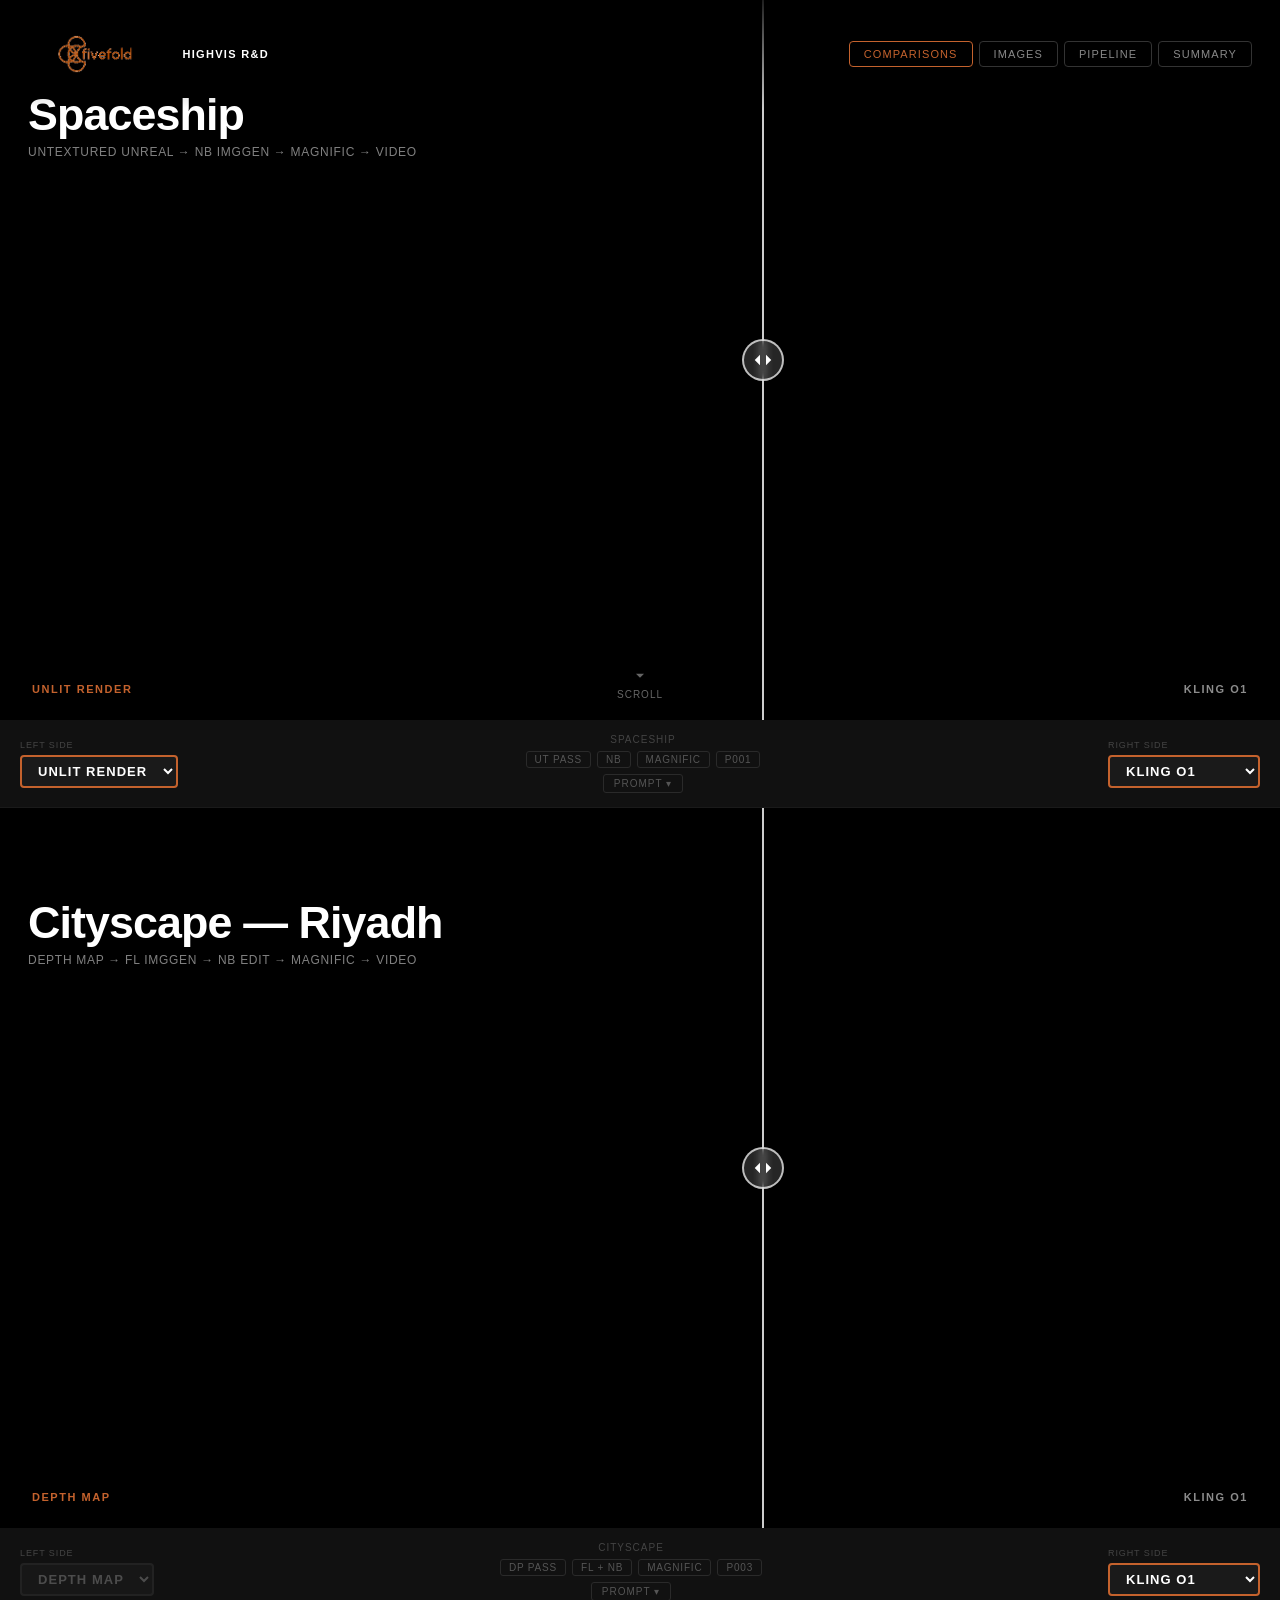
==== index.html @ d5acc7ed "Add Cityscape Luma + Wan videos, fix mobile autoplay - Add CITYSCAPE_DP_FL_LM_P003_v01 (Luma Modify," ====
<!DOCTYPE html>
<html lang="en">
<head>
<meta charset="UTF-8">
<meta name="viewport" content="width=device-width, initial-scale=1.0">
<title>HighVis R&D — Fivefold</title>
<style>
* { box-sizing: border-box; margin: 0; padding: 0; }
:root { --orange: #c4622d; }

body {
  background: #0a0a0a; color: #e0e0e0;
  font-family: -apple-system, BlinkMacSystemFont, "Segoe UI", sans-serif;
  overflow-x: hidden;
}

/* ── Nav ── */
nav {
  position: fixed; top: 0; left: 0; right: 0; z-index: 200;
  display: flex; align-items: center; justify-content: space-between;
  padding: 14px 28px;
  background: linear-gradient(to bottom, rgba(0,0,0,0.85) 0%, transparent 100%);
}
.nav-brand { display: flex; align-items: center; gap: 12px; }
.nav-brand img { height: 80px; }
.nav-brand span { font-size: 11px; font-weight: 600; letter-spacing: 0.12em; text-transform: uppercase; color: #fff; }
.nav-links { display: flex; gap: 6px; }
.nav-link {
  font-size: 11px; text-transform: uppercase; letter-spacing: 0.1em;
  color: #888; text-decoration: none; padding: 6px 14px;
  border: 1px solid #333; border-radius: 4px; transition: all 0.15s;
}
.nav-link:hover { color: #fff; border-color: #555; }
.nav-link.active { color: var(--orange); border-color: var(--orange); }

/* ── Video wrap ── */
.vc-section { position: relative; width: 100%; }
.vc-wrap {
  position: relative; width: 100%; aspect-ratio: 16/9;
  overflow: hidden; cursor: col-resize;
  background: #000; user-select: none; -webkit-user-select: none;
}
.vc-right, .vc-left {
  position: absolute; inset: 0; width: 100%; height: 100%;
  object-fit: cover; display: block; pointer-events: none;
}
.vc-left { clip-path: inset(0 50% 0 0); z-index: 1; }

.vc-divider {
  position: absolute; top: 0; bottom: 0; left: 50%;
  width: 2px; background: rgba(255,255,255,0.8);
  transform: translateX(-50%); pointer-events: none; z-index: 3;
}
.vc-handle {
  position: absolute; top: 50%; left: 50%;
  transform: translate(-50%, -50%);
  width: 42px; height: 42px; border-radius: 50%;
  background: rgba(255,255,255,0.15); backdrop-filter: blur(4px);
  border: 2px solid rgba(255,255,255,0.7);
  display: flex; align-items: center; justify-content: center;
  pointer-events: none; z-index: 3;
}
.vc-handle svg { width: 18px; height: 18px; fill: #fff; }

.vc-label-zone { position: absolute; inset: 0; pointer-events: none; z-index: 2; }
.vc-label {
  position: absolute; bottom: 20px;
  font-size: 11px; font-weight: 700; letter-spacing: 0.14em;
  text-transform: uppercase; background: rgba(0,0,0,0.55);
  backdrop-filter: blur(4px); padding: 5px 12px; border-radius: 3px;
  transition: color 0.2s; white-space: nowrap;
}
.vc-label-left  { left: 20px; }
.vc-label-right { right: 20px; }

/* ── Hero ── */
.hero-overlay {
  position: absolute; top: 0; left: 0; right: 0;
  padding: 90px 28px 0; pointer-events: none; z-index: 10;
}
.hero-overlay h1 {
  font-size: clamp(22px, 3.5vw, 48px); font-weight: 700; color: #fff;
  letter-spacing: -0.02em; line-height: 1.1;
  text-shadow: 0 2px 20px rgba(0,0,0,0.6);
}
.hero-overlay p {
  font-size: 12px; color: rgba(255,255,255,0.5);
  margin-top: 6px; letter-spacing: 0.06em; text-transform: uppercase;
}
.scroll-hint {
  position: absolute; bottom: 20px; left: 50%;
  transform: translateX(-50%);
  display: flex; flex-direction: column; align-items: center; gap: 6px;
  color: rgba(255,255,255,0.4); font-size: 10px;
  letter-spacing: 0.1em; text-transform: uppercase;
  pointer-events: none; animation: bounce 2s ease-in-out infinite;
}
.scroll-hint svg { width: 16px; height: 16px; fill: currentColor; }
@keyframes bounce {
  0%, 100% { transform: translateX(-50%) translateY(0); }
  50%       { transform: translateX(-50%) translateY(6px); }
}

/* ── Info bar — 3-column: left select | center info | right select ── */
.vc-info {
  display: grid;
  grid-template-columns: auto 1fr auto;
  align-items: center;
  gap: 16px;
  padding: 14px 20px;
  background: #111; border-bottom: 1px solid #1a1a1a;
}
.vc-info-center {
  display: flex; flex-direction: column; align-items: center; gap: 6px; text-align: center;
}
.vc-scene { font-size: 10px; color: #444; text-transform: uppercase; letter-spacing: 0.1em; }
.vc-subtitle { font-size: 11px; color: #444; letter-spacing: 0.03em; }
.vc-tags { display: flex; gap: 6px; flex-wrap: wrap; justify-content: center; }
.vc-tag {
  font-size: 10px; padding: 2px 8px; border-radius: 3px;
  border: 1px solid #2a2a2a; color: #555;
  text-transform: uppercase; letter-spacing: 0.08em;
}
.prompt-btn {
  background: none; border: 1px solid #2a2a2a; color: #555;
  font-family: inherit; font-size: 10px; text-transform: uppercase;
  letter-spacing: 0.1em; padding: 3px 10px; border-radius: 3px;
  cursor: pointer; transition: all 0.15s;
}
.prompt-btn:hover { color: #ccc; border-color: #555; }
.prompt-btn.open  { color: var(--orange); border-color: var(--orange); }

/* ── Select groups ── */
.select-group { display: flex; flex-direction: column; gap: 5px; }
.select-label { font-size: 9px; text-transform: uppercase; letter-spacing: 0.1em; color: #444; }
.model-select {
  background: #1a1a1a; border: 2px solid var(--orange);
  color: #fff; font-size: 13px; font-weight: 600;
  text-transform: uppercase; letter-spacing: 0.08em;
  padding: 6px 12px; border-radius: 4px; cursor: pointer;
  outline: none; font-family: inherit;
}
.model-select:hover { background: #222; }
.model-select option { background: #1a1a1a; color: #fff; }
.model-select.single { border-color: #2a2a2a; color: #666; pointer-events: none; }

/* ── Prompt panel ── */
.prompt-panel {
  display: none; background: #0d0d0d;
  border-bottom: 1px solid #1a1a1a;
  padding: 20px 24px;
}
.prompt-panel.open { display: block; }
.prompt-block { margin-bottom: 20px; }
.prompt-block:last-child { margin-bottom: 0; }
.prompt-block h4 {
  font-size: 10px; text-transform: uppercase; letter-spacing: 0.12em;
  color: var(--orange); margin-bottom: 10px;
}
.prompt-block pre {
  font-family: "SFMono-Regular", Consolas, monospace;
  font-size: 11px; line-height: 1.7; color: #666;
  white-space: pre-wrap; word-break: break-word;
}

/* ── Mobile ── */
@media (max-width: 640px) {
  nav { padding: 10px 14px; }
  .nav-brand img { height: 44px; }
  .nav-brand span { display: none; }
  .nav-link { padding: 5px 10px; font-size: 10px; letter-spacing: 0.06em; }

  .vc-info {
    grid-template-columns: 1fr;
    grid-template-rows: auto auto auto;
    padding: 12px 14px; gap: 12px;
  }
  .vc-info-center { align-items: flex-start; text-align: left; }
  .vc-tags { justify-content: flex-start; }
  .model-select { font-size: 11px; padding: 5px 10px; }
  .vc-label { font-size: 9px; padding: 3px 8px; bottom: 10px; }
  .vc-label-left  { left: 10px; }
  .vc-label-right { right: 10px; }
  .vc-handle { width: 48px; height: 48px; }
  .hero-overlay { padding: 60px 16px 0; }
  .prompt-panel { padding: 14px 16px; }
}
</style>
</head>
<body>

<nav>
  <div class="nav-brand">
    <img src="assets/fivefold-logo-transparent.png" alt="Fivefold">
    <span>HighVis R&D</span>
  </div>
  <div class="nav-links">
    <a href="index.html" class="nav-link active">Comparisons</a>
    <a href="images.html" class="nav-link">Images</a>
    <a href="pipeline.html" class="nav-link">Pipeline</a>
    <a href="writeup.html" class="nav-link">Summary</a>
  </div>
</nav>

<div id="sections"></div>

<script>
const SCENES = [
  {
    key:      "SPACESHIP",
    title:    "Spaceship",
    subtitle: "Untextured Unreal → NB imggen → Magnific → Video",
    tags:     ["UT Pass", "NB", "Magnific", "P001"],
    left: [
      { label: "Unlit Render", src: "scenes/SPACESHIP/unlit.mp4" },
      { label: "Lit Render",   src: "scenes/SPACESHIP/lit.mp4"   },
    ],
    right: [
      { label: "Kling o1",    src: "scenes/SPACESHIP/tests/SPACESHIP_UT_NB_KL_P001_v01/video_output.mp4" },
      { label: "Luma Modify", src: "scenes/SPACESHIP/tests/SPACESHIP_UT_NB_LM_P001_v01/video_output.mp4" },
      { label: "Wan 2.7",     src: "scenes/SPACESHIP/tests/SPACESHIP_UT_NB_WN_P001_v01/video_output.mp4" },
    ],
    prompts: [
      { label: "P001 — Image Gen", file: "prompts/P001.md" },
      { label: "P002 — Video Gen", file: "prompts/P002.md" },
    ],
    showScrollHint: true,
  },
  {
    key:      "CITYSCAPE",
    title:    "Cityscape — Riyadh",
    subtitle: "Depth Map → FL imggen → NB edit → Magnific → Video",
    tags:     ["DP Pass", "FL + NB", "Magnific", "P003"],
    left: [
      { label: "Depth Map", src: "scenes/CITYSCAPE/depth.mp4" },
    ],
    right: [
      { label: "Kling o1",    src: "scenes/CITYSCAPE/tests/CITYSCAPE_DP_FL_KL_P003_v01/video_output.mp4" },
      { label: "Luma Modify", src: "scenes/CITYSCAPE/tests/CITYSCAPE_DP_FL_LM_P003_v01/video_output.mp4" },
      { label: "Wan 2.7",     src: "scenes/CITYSCAPE/tests/CITYSCAPE_DP_FL_WN_P003_v01/video_output.mp4" },
    ],
    prompts: [
      { label: "P003 — Image Gen", file: "prompts/P003.md" },
      { label: "P006 — Video Gen", file: "prompts/P006.md" },
    ],
    showScrollHint: false,
  },
];

const container = document.getElementById("sections");
SCENES.forEach((cfg, idx) => buildScene(cfg, idx, container));

// iOS Safari autoplay unlock — first touch plays all videos
document.addEventListener("touchstart", function unlock() {
  document.querySelectorAll("video").forEach(v => v.play().catch(() => {}));
  document.removeEventListener("touchstart", unlock);
}, { once: true });

function buildScene(cfg, idx, container) {
  const leftOpts  = cfg.left.map((o, i)  => `<option value="${i}">${o.label}</option>`).join("");
  const rightOpts = cfg.right.map((o, i) => `<option value="${i}">${o.label}</option>`).join("");
  const leftSingle  = cfg.left.length  === 1;
  const rightSingle = cfg.right.length === 1;

  const section = document.createElement("div");
  section.className = "vc-section";
  section.id = `scene-${cfg.key}`;

  section.innerHTML = `
    <div class="vc-wrap" id="vc-${idx}">
      <video class="vc-right" id="vr-${idx}" src="${cfg.right[0].src}" autoplay muted loop playsinline></video>
      <video class="vc-left"  id="vl-${idx}" src="${cfg.left[0].src}"  autoplay muted loop playsinline></video>
      <div class="vc-divider" id="vd-${idx}"></div>
      <div class="vc-handle"  id="vh-${idx}">
        <svg viewBox="0 0 24 24"><path d="M8 5l-7 7 7 7V5zm8 0v14l7-7-7-7z"/></svg>
      </div>
      <div class="vc-label-zone" id="ll-${idx}">
        <span class="vc-label vc-label-left" id="lbl-l-${idx}">${cfg.left[0].label}</span>
      </div>
      <div class="vc-label-zone" id="lr-${idx}">
        <span class="vc-label vc-label-right" id="lbl-r-${idx}">${cfg.right[0].label}</span>
      </div>
      <div class="hero-overlay">
        <h1>${cfg.title}</h1>
        <p>${cfg.subtitle}</p>
      </div>
      ${cfg.showScrollHint ? `
      <div class="scroll-hint">
        <svg viewBox="0 0 24 24"><path d="M12 16l-6-6h12z"/></svg>
        scroll
      </div>` : ""}
    </div>

    <div class="vc-info">
      <!-- Left dropdown -->
      <div class="select-group">
        <span class="select-label">Left side</span>
        <select id="sel-l-${idx}" class="model-select${leftSingle ? " single" : ""}"
                ${leftSingle ? "disabled" : ""}>${leftOpts}</select>
      </div>

      <!-- Center: scene info + prompt toggle -->
      <div class="vc-info-center">
        <span class="vc-scene">${cfg.key}</span>
        <div class="vc-tags">
          ${cfg.tags.map(t => `<span class="vc-tag">${t}</span>`).join("")}
        </div>
        <button class="prompt-btn" id="pbtn-${idx}">Prompt ▾</button>
      </div>

      <!-- Right dropdown -->
      <div class="select-group">
        <span class="select-label">Right side</span>
        <select id="sel-r-${idx}" class="model-select${rightSingle ? " single" : ""}"
                ${rightSingle ? "disabled" : ""}>${rightOpts}</select>
      </div>
    </div>

    <!-- Prompt panel -->
    <div class="prompt-panel" id="ppanel-${idx}">
      <p style="font-size:11px;color:#555;font-style:italic">Loading prompts...</p>
    </div>
  `;

  container.appendChild(section);
  initSlider(idx, cfg);
  initPromptToggle(idx, cfg);
}

// ── Prompt toggle ─────────────────────────────────────────────────────────
function initPromptToggle(idx, cfg) {
  const btn   = document.getElementById(`pbtn-${idx}`);
  const panel = document.getElementById(`ppanel-${idx}`);
  let loaded  = false;

  btn.addEventListener("click", async () => {
    const isOpen = panel.classList.toggle("open");
    btn.classList.toggle("open", isOpen);
    btn.textContent = isOpen ? "Prompt ▴" : "Prompt ▾";

    if (isOpen && !loaded) {
      loaded = true;
      const blocks = await Promise.all(cfg.prompts.map(async p => {
        try {
          const r = await fetch(p.file);
          const text = await r.text();
          const m = text.match(/```\n([\s\S]*?)```/);
          const content = m ? m[1].trim() : text.trim();
          return `<div class="prompt-block"><h4>${p.label}</h4><pre>${escHtml(content)}</pre></div>`;
        } catch {
          return `<div class="prompt-block"><h4>${p.label}</h4><pre style="color:#444">Not found</pre></div>`;
        }
      }));
      panel.innerHTML = blocks.join("");
    }
  });
}

function escHtml(s) {
  return s.replace(/&/g,"&amp;").replace(/</g,"&lt;").replace(/>/g,"&gt;");
}

// ── Slider + sync ─────────────────────────────────────────────────────────
function initSlider(idx, cfg) {
  const wrap     = document.getElementById(`vc-${idx}`);
  const leftVid  = document.getElementById(`vl-${idx}`);
  const rightVid = document.getElementById(`vr-${idx}`);
  const divider  = document.getElementById(`vd-${idx}`);
  const handle   = document.getElementById(`vh-${idx}`);
  const zoneLeft  = document.getElementById(`ll-${idx}`);
  const zoneRight = document.getElementById(`lr-${idx}`);
  const lblLeft   = document.getElementById(`lbl-l-${idx}`);
  const lblRight  = document.getElementById(`lbl-r-${idx}`);
  const selLeft   = document.getElementById(`sel-l-${idx}`);
  const selRight  = document.getElementById(`sel-r-${idx}`);

  const ORANGE = "var(--orange)", DIM = "rgba(255,255,255,0.55)";

  function swapVideo(vid, src, cb) {
    vid.src = src; vid.load();
    vid.addEventListener("canplay", function once() {
      vid.removeEventListener("canplay", once); cb();
    });
  }

  selLeft && selLeft.addEventListener("change", function () {
    const opt = cfg.left[+this.value];
    lblLeft.textContent = opt.label;
    swapVideo(leftVid, opt.src, () => {
      leftVid.currentTime = rightVid.currentTime;
      leftVid.play().catch(() => {});
    });
  });

  selRight && selRight.addEventListener("change", function () {
    const opt = cfg.right[+this.value];
    lblRight.textContent = opt.label;
    swapVideo(rightVid, opt.src, () => {
      rightVid.currentTime = 0; leftVid.currentTime = 0;
      rightVid.play().catch(() => {}); leftVid.play().catch(() => {});
    });
  });

  function syncVideos() {
    const drift = rightVid.currentTime - leftVid.currentTime;
    if (Math.abs(drift) > 0.5) {
      leftVid.currentTime = rightVid.currentTime; leftVid.playbackRate = 1.0;
    } else if (drift > 0.042) { leftVid.playbackRate = 1.03; }
    else if (drift < -0.042)  { leftVid.playbackRate = 0.97; }
    else                      { leftVid.playbackRate = 1.0; }
  }

  let pos = 50, dragging = false;
  let autoActive = true, autoResumeTimer = null;
  let autoPos = 50, autoDir = 1, autoPause = 0;

  function applyPos(p) {
    pos = Math.max(0, Math.min(100, p));
    const clipL = `inset(0 ${(100 - pos).toFixed(2)}% 0 0)`;
    const clipR = `inset(0 0 0 ${pos.toFixed(2)}%)`;
    leftVid.style.clipPath      = clipL;
    zoneLeft.style.clipPath     = clipL;
    zoneRight.style.clipPath    = clipR;
    lblLeft.style.color  = pos >= 50 ? ORANGE : DIM;
    lblRight.style.color = pos <  50 ? ORANGE : DIM;
    divider.style.left = pos + "%";
    handle.style.left  = pos + "%";
  }

  function tick() {
    syncVideos();
    if (autoActive && !dragging) {
      if (autoPause > 0) { autoPause--; }
      else {
        autoPos += autoDir * 0.12;
        if (autoPos >= 80) { autoDir = -1; autoPause = 90; }
        if (autoPos <= 20) { autoDir =  1; autoPause = 90; }
        applyPos(autoPos);
      }
    }
    requestAnimationFrame(tick);
  }
  tick();

  // Kick off play immediately (belt + braces for mobile)
  [leftVid, rightVid].forEach(v => v.play().catch(() => {}));

  function getPct(e) {
    const r = wrap.getBoundingClientRect();
    return ((e.touches ? e.touches[0].clientX : e.clientX) - r.left) / r.width * 100;
  }
  function startDrag(e) { dragging = true; autoActive = false; clearTimeout(autoResumeTimer); applyPos(getPct(e)); }
  function doDrag(e)     { if (dragging) applyPos(getPct(e)); }
  function stopDrag()    {
    if (!dragging) return; dragging = false;
    autoResumeTimer = setTimeout(() => { autoPos = pos; autoActive = true; }, 3000);
  }

  wrap.addEventListener("mousedown",  startDrag);
  wrap.addEventListener("touchstart", startDrag, { passive: true });
  window.addEventListener("mousemove", doDrag);
  window.addEventListener("touchmove", doDrag, { passive: true });
  window.addEventListener("mouseup",  stopDrag);
  window.addEventListener("touchend", stopDrag);

  new IntersectionObserver((entries) => {
    entries.forEach(e => {
      [leftVid, rightVid].forEach(v => e.isIntersecting ? v.play().catch(()=>{}) : v.pause());
    });
  }, { threshold: 0.1 }).observe(wrap);

  applyPos(50);
}
</script>
</body>
</html>
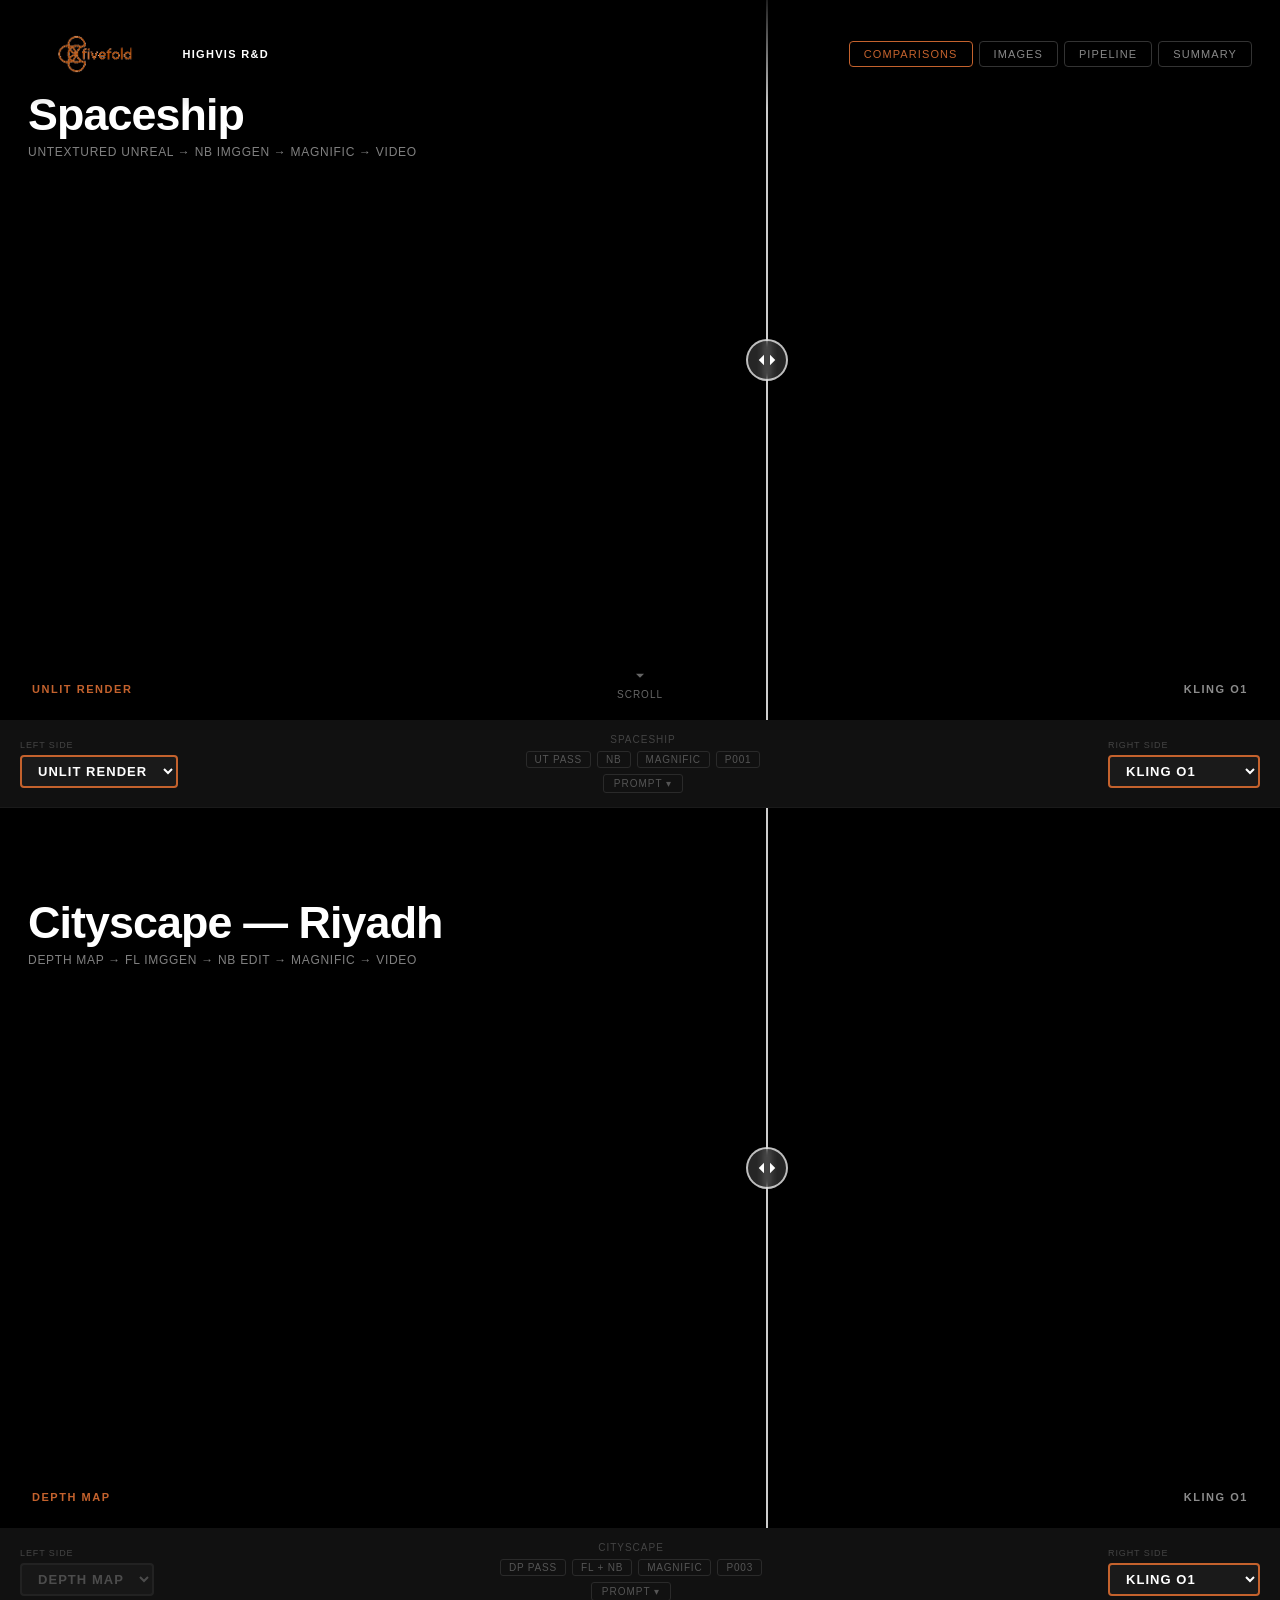
==== commit 6cbd772f: "Hide hero overlay on mobile — title was covering the video On small screens the scene title/subtitle" ====
--- a/index.html
+++ b/index.html
@@ -182,7 +182,7 @@
   .vc-label-left  { left: 10px; }
   .vc-label-right { right: 10px; }
   .vc-handle { width: 48px; height: 48px; }
-  .hero-overlay { padding: 60px 16px 0; }
+  .hero-overlay { display: none; }
   .prompt-panel { padding: 14px 16px; }
 }
 </style>
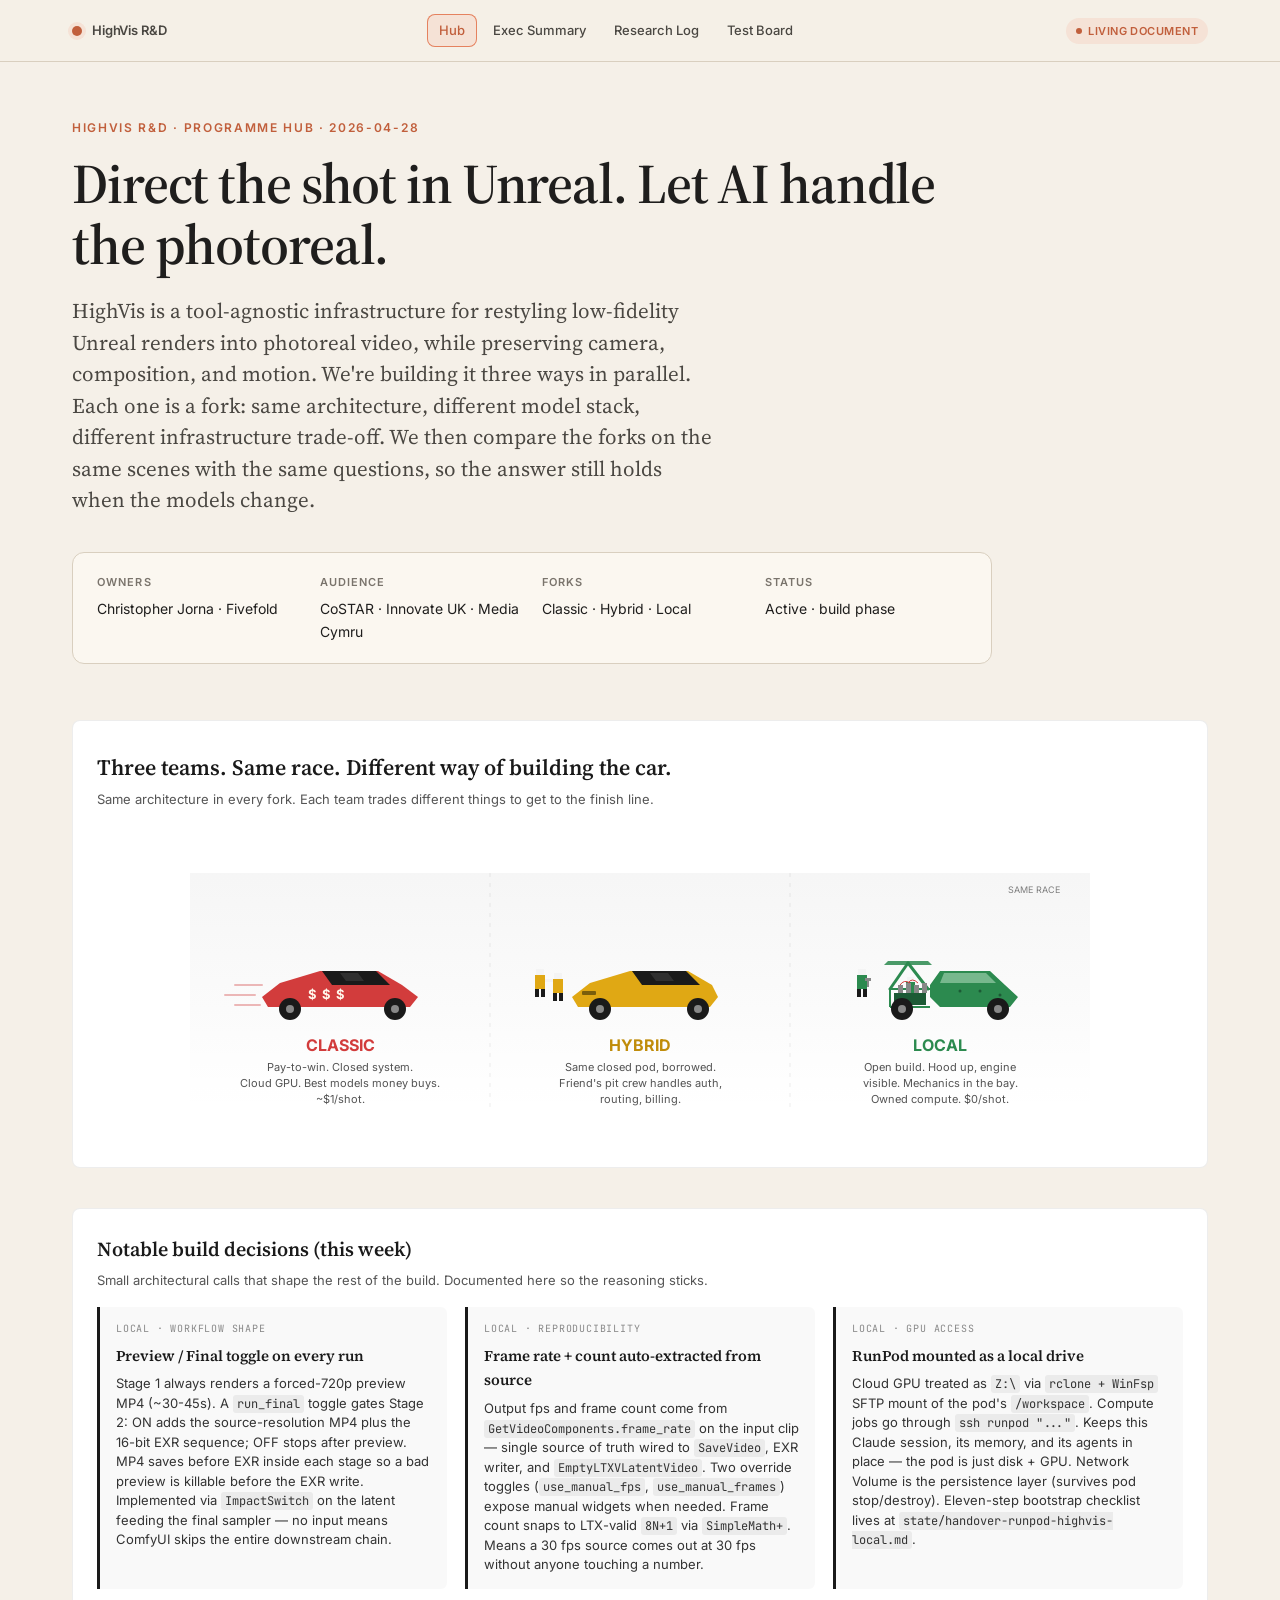
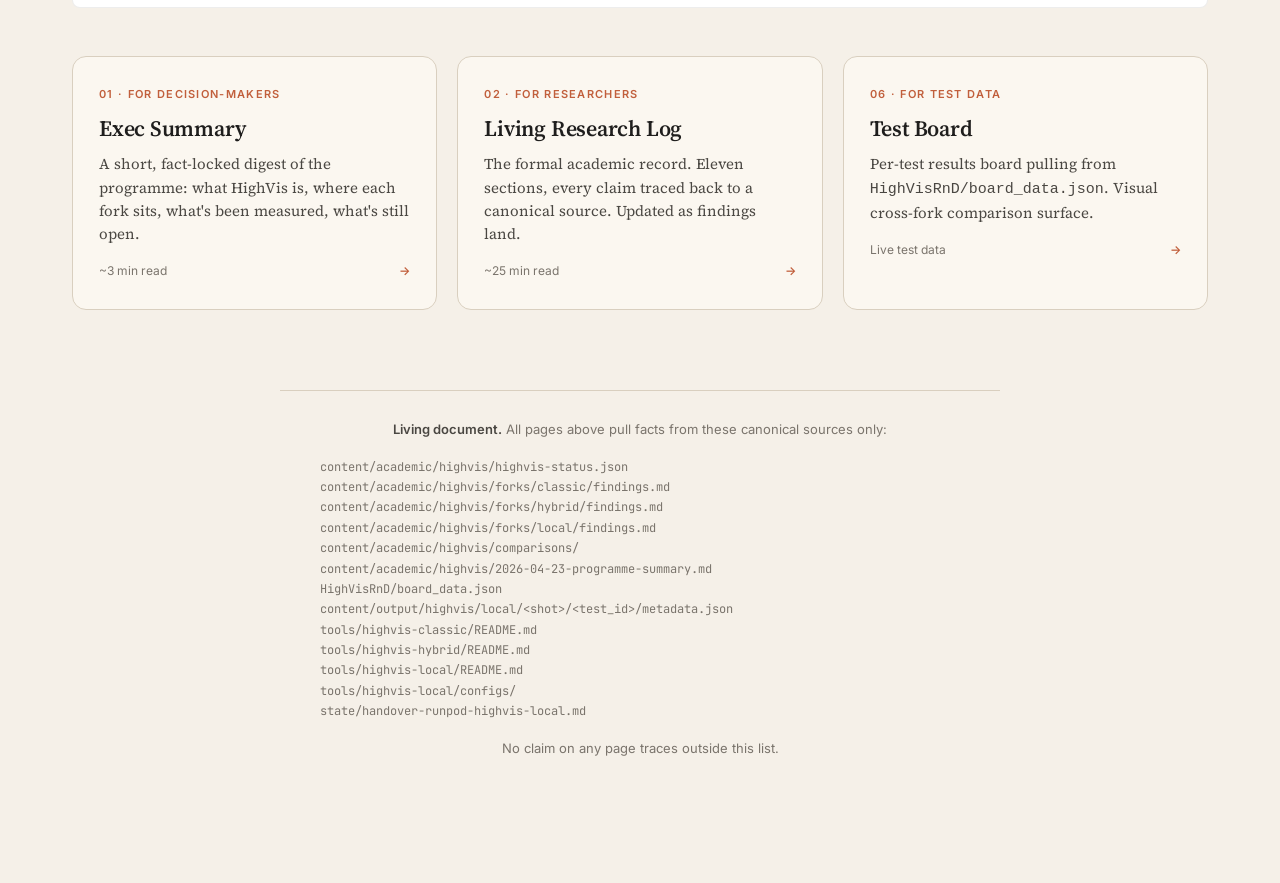
==== commit d1067b44: "Hub: serve new highvis.html as site root (index.html)" ====
--- a/index.html
+++ b/index.html
@@ -3,474 +3,279 @@
 <head>
 <meta charset="UTF-8">
 <meta name="viewport" content="width=device-width, initial-scale=1.0">
-<title>HighVis R&D — Fivefold</title>
+<title>HighVis R&amp;D — Programme Hub</title>
+<link rel="preconnect" href="https://fonts.googleapis.com">
+<link rel="preconnect" href="https://fonts.gstatic.com" crossorigin>
+<link href="https://fonts.googleapis.com/css2?family=Source+Serif+4:opsz,wght@8..60,400;8..60,500;8..60,600;8..60,700&family=Inter:wght@400;500;600&family=JetBrains+Mono:wght@400;500&display=swap" rel="stylesheet">
+<link rel="stylesheet" href="highvis-shared.css">
 <style>
-* { box-sizing: border-box; margin: 0; padding: 0; }
-:root { --orange: #c4622d; }
-
-body {
-  background: #0a0a0a; color: #e0e0e0;
-  font-family: -apple-system, BlinkMacSystemFont, "Segoe UI", sans-serif;
-  overflow-x: hidden;
-}
-
-/* ── Nav ── */
-nav {
-  position: fixed; top: 0; left: 0; right: 0; z-index: 200;
-  display: flex; align-items: center; justify-content: space-between;
-  padding: 14px 28px;
-  background: linear-gradient(to bottom, rgba(0,0,0,0.85) 0%, transparent 100%);
-}
-.nav-brand { display: flex; align-items: center; gap: 12px; }
-.nav-brand img { height: 80px; }
-.nav-brand span { font-size: 11px; font-weight: 600; letter-spacing: 0.12em; text-transform: uppercase; color: #fff; }
-.nav-links { display: flex; gap: 6px; }
-.nav-link {
-  font-size: 11px; text-transform: uppercase; letter-spacing: 0.1em;
-  color: #888; text-decoration: none; padding: 6px 14px;
-  border: 1px solid #333; border-radius: 4px; transition: all 0.15s;
-}
-.nav-link:hover { color: #fff; border-color: #555; }
-.nav-link.active { color: var(--orange); border-color: var(--orange); }
-
-/* ── Video wrap ── */
-.vc-section { position: relative; width: 100%; }
-.vc-wrap {
-  position: relative; width: 100%; aspect-ratio: 16/9;
-  overflow: hidden; cursor: col-resize;
-  background: #000; user-select: none; -webkit-user-select: none;
-}
-.vc-right, .vc-left {
-  position: absolute; inset: 0; width: 100%; height: 100%;
-  object-fit: cover; display: block; pointer-events: none;
-}
-.vc-left { clip-path: inset(0 50% 0 0); z-index: 1; }
-
-.vc-divider {
-  position: absolute; top: 0; bottom: 0; left: 50%;
-  width: 2px; background: rgba(255,255,255,0.8);
-  transform: translateX(-50%); pointer-events: none; z-index: 3;
-}
-.vc-handle {
-  position: absolute; top: 50%; left: 50%;
-  transform: translate(-50%, -50%);
-  width: 42px; height: 42px; border-radius: 50%;
-  background: rgba(255,255,255,0.15); backdrop-filter: blur(4px);
-  border: 2px solid rgba(255,255,255,0.7);
-  display: flex; align-items: center; justify-content: center;
-  pointer-events: none; z-index: 3;
-}
-.vc-handle svg { width: 18px; height: 18px; fill: #fff; }
-
-.vc-label-zone { position: absolute; inset: 0; pointer-events: none; z-index: 2; }
-.vc-label {
-  position: absolute; bottom: 20px;
-  font-size: 11px; font-weight: 700; letter-spacing: 0.14em;
-  text-transform: uppercase; background: rgba(0,0,0,0.55);
-  backdrop-filter: blur(4px); padding: 5px 12px; border-radius: 3px;
-  transition: color 0.2s; white-space: nowrap;
-}
-.vc-label-left  { left: 20px; }
-.vc-label-right { right: 20px; }
-
-/* ── Hero ── */
-.hero-overlay {
-  position: absolute; top: 0; left: 0; right: 0;
-  padding: 90px 28px 0; pointer-events: none; z-index: 10;
-}
-.hero-overlay h1 {
-  font-size: clamp(22px, 3.5vw, 48px); font-weight: 700; color: #fff;
-  letter-spacing: -0.02em; line-height: 1.1;
-  text-shadow: 0 2px 20px rgba(0,0,0,0.6);
-}
-.hero-overlay p {
-  font-size: 12px; color: rgba(255,255,255,0.5);
-  margin-top: 6px; letter-spacing: 0.06em; text-transform: uppercase;
-}
-.scroll-hint {
-  position: absolute; bottom: 20px; left: 50%;
-  transform: translateX(-50%);
-  display: flex; flex-direction: column; align-items: center; gap: 6px;
-  color: rgba(255,255,255,0.4); font-size: 10px;
-  letter-spacing: 0.1em; text-transform: uppercase;
-  pointer-events: none; animation: bounce 2s ease-in-out infinite;
-}
-.scroll-hint svg { width: 16px; height: 16px; fill: currentColor; }
-@keyframes bounce {
-  0%, 100% { transform: translateX(-50%) translateY(0); }
-  50%       { transform: translateX(-50%) translateY(6px); }
-}
-
-/* ── Info bar — 3-column: left select | center info | right select ── */
-.vc-info {
-  display: grid;
-  grid-template-columns: auto 1fr auto;
-  align-items: center;
-  gap: 16px;
-  padding: 14px 20px;
-  background: #111; border-bottom: 1px solid #1a1a1a;
-}
-.vc-info-center {
-  display: flex; flex-direction: column; align-items: center; gap: 6px; text-align: center;
-}
-.vc-scene { font-size: 10px; color: #444; text-transform: uppercase; letter-spacing: 0.1em; }
-.vc-subtitle { font-size: 11px; color: #444; letter-spacing: 0.03em; }
-.vc-tags { display: flex; gap: 6px; flex-wrap: wrap; justify-content: center; }
-.vc-tag {
-  font-size: 10px; padding: 2px 8px; border-radius: 3px;
-  border: 1px solid #2a2a2a; color: #555;
-  text-transform: uppercase; letter-spacing: 0.08em;
-}
-.prompt-btn {
-  background: none; border: 1px solid #2a2a2a; color: #555;
-  font-family: inherit; font-size: 10px; text-transform: uppercase;
-  letter-spacing: 0.1em; padding: 3px 10px; border-radius: 3px;
-  cursor: pointer; transition: all 0.15s;
-}
-.prompt-btn:hover { color: #ccc; border-color: #555; }
-.prompt-btn.open  { color: var(--orange); border-color: var(--orange); }
-
-/* ── Select groups ── */
-.select-group { display: flex; flex-direction: column; gap: 5px; }
-.select-label { font-size: 9px; text-transform: uppercase; letter-spacing: 0.1em; color: #444; }
-.model-select {
-  background: #1a1a1a; border: 2px solid var(--orange);
-  color: #fff; font-size: 13px; font-weight: 600;
-  text-transform: uppercase; letter-spacing: 0.08em;
-  padding: 6px 12px; border-radius: 4px; cursor: pointer;
-  outline: none; font-family: inherit;
-}
-.model-select:hover { background: #222; }
-.model-select option { background: #1a1a1a; color: #fff; }
-.model-select.single { border-color: #2a2a2a; color: #666; pointer-events: none; }
-
-/* ── Prompt panel ── */
-.prompt-panel {
-  display: none; background: #0d0d0d;
-  border-bottom: 1px solid #1a1a1a;
-  padding: 20px 24px;
-}
-.prompt-panel.open { display: block; }
-.prompt-block { margin-bottom: 20px; }
-.prompt-block:last-child { margin-bottom: 0; }
-.prompt-block h4 {
-  font-size: 10px; text-transform: uppercase; letter-spacing: 0.12em;
-  color: var(--orange); margin-bottom: 10px;
-}
-.prompt-block pre {
-  font-family: "SFMono-Regular", Consolas, monospace;
-  font-size: 11px; line-height: 1.7; color: #666;
-  white-space: pre-wrap; word-break: break-word;
-}
-
-/* ── Mobile ── */
-@media (max-width: 640px) {
-  nav { padding: 10px 14px; }
-  .nav-brand img { height: 44px; }
-  .nav-brand span { display: none; }
-  .nav-link { padding: 5px 10px; font-size: 10px; letter-spacing: 0.06em; }
-
-  .vc-info {
-    grid-template-columns: 1fr;
-    grid-template-rows: auto auto auto;
-    padding: 12px 14px; gap: 12px;
-  }
-  .vc-info-center { align-items: flex-start; text-align: left; }
-  .vc-tags { justify-content: flex-start; }
-  .model-select { font-size: 11px; padding: 5px 10px; }
-  .vc-label { font-size: 9px; padding: 3px 8px; bottom: 10px; }
-  .vc-label-left  { left: 10px; }
-  .vc-label-right { right: 10px; }
-  .vc-handle { width: 48px; height: 48px; }
-  .hero-overlay { display: none; }
-  .prompt-panel { padding: 14px 16px; }
-}
+  .forks-track { margin: 32px 0 40px; padding: 28px 24px 24px; border: 1px solid rgba(26,26,26,0.08); border-radius: 8px; background: #fff; }
+  .forks-track-header { margin-bottom: 12px; }
+  .forks-track-title { font-family: 'Source Serif 4', serif; font-size: 22px; font-weight: 600; color: #1a1a1a; }
+  .forks-track-sub { font-family: 'Inter', sans-serif; font-size: 13px; color: #555; margin-top: 4px; }
+  .forks-track-svg { display: block; width: 100%; height: auto; max-width: 900px; margin: 8px auto 0; }
+  .decisions { margin: 8px 0 40px; padding: 24px 24px 18px; border: 1px solid rgba(26,26,26,0.08); border-radius: 8px; background: #fff; }
+  .decisions-title { font-family: 'Source Serif 4', serif; font-size: 20px; font-weight: 600; color: #1a1a1a; margin-bottom: 4px; }
+  .decisions-sub { font-family: 'Inter', sans-serif; font-size: 13px; color: #555; margin-bottom: 16px; }
+  .decisions-grid { display: grid; grid-template-columns: repeat(auto-fit, minmax(260px, 1fr)); gap: 18px; }
+  .decision { padding: 14px 16px; border-left: 3px solid #1a1a1a; background: rgba(26,26,26,0.025); border-radius: 0 6px 6px 0; }
+  .decision-tag { font-family: 'JetBrains Mono', monospace; font-size: 10px; letter-spacing: 0.08em; text-transform: uppercase; color: #888; margin-bottom: 6px; }
+  .decision-head { font-family: 'Source Serif 4', serif; font-size: 15px; font-weight: 600; color: #1a1a1a; margin-bottom: 6px; }
+  .decision-body { font-family: 'Inter', sans-serif; font-size: 13px; line-height: 1.5; color: #333; }
+  .decision-body code { font-family: 'JetBrains Mono', monospace; font-size: 12px; background: rgba(26,26,26,0.06); padding: 1px 4px; border-radius: 3px; }
 </style>
 </head>
-<body>
-
-<nav>
-  <div class="nav-brand">
-    <img src="assets/fivefold-logo-transparent.png" alt="Fivefold">
-    <span>HighVis R&D</span>
-  </div>
-  <div class="nav-links">
-    <a href="index.html" class="nav-link active">Comparisons</a>
-    <a href="images.html" class="nav-link">Images</a>
-    <a href="pipeline.html" class="nav-link">Pipeline</a>
-    <a href="writeup.html" class="nav-link">Summary</a>
-  </div>
-</nav>
-
-<div id="sections"></div>
-
-<script>
-const SCENES = [
-  {
-    key:      "SPACESHIP",
-    title:    "Spaceship",
-    subtitle: "Untextured Unreal → NB imggen → Magnific → Video",
-    tags:     ["UT Pass", "NB", "Magnific", "P001"],
-    left: [
-      { label: "Unlit Render", src: "scenes/SPACESHIP/unlit.mp4" },
-      { label: "Lit Render",   src: "scenes/SPACESHIP/lit.mp4"   },
-    ],
-    right: [
-      { label: "Kling o1",    src: "scenes/SPACESHIP/tests/SPACESHIP_UT_NB_KL_P001_v01/video_output.mp4" },
-      { label: "Luma Modify", src: "scenes/SPACESHIP/tests/SPACESHIP_UT_NB_LM_P001_v01/video_output.mp4" },
-      { label: "Wan 2.7",     src: "scenes/SPACESHIP/tests/SPACESHIP_UT_NB_WN_P001_v01/video_output.mp4" },
-    ],
-    prompts: [
-      { label: "P001 — Image Gen", file: "prompts/P001.md" },
-      { label: "P002 — Video Gen", file: "prompts/P002.md" },
-    ],
-    showScrollHint: true,
-  },
-  {
-    key:      "CITYSCAPE",
-    title:    "Cityscape — Riyadh",
-    subtitle: "Depth Map → FL imggen → NB edit → Magnific → Video",
-    tags:     ["DP Pass", "FL + NB", "Magnific", "P003"],
-    left: [
-      { label: "Depth Map", src: "scenes/CITYSCAPE/depth.mp4" },
-    ],
-    right: [
-      { label: "Kling o1",    src: "scenes/CITYSCAPE/tests/CITYSCAPE_DP_FL_KL_P003_v01/video_output.mp4" },
-      { label: "Luma Modify", src: "scenes/CITYSCAPE/tests/CITYSCAPE_DP_FL_LM_P003_v01/video_output.mp4" },
-      { label: "Wan 2.7",     src: "scenes/CITYSCAPE/tests/CITYSCAPE_DP_FL_WN_P003_v01/video_output.mp4" },
-    ],
-    prompts: [
-      { label: "P003 — Image Gen", file: "prompts/P003.md" },
-      { label: "P006 — Video Gen", file: "prompts/P006.md" },
-    ],
-    showScrollHint: false,
-  },
-];
-
-const container = document.getElementById("sections");
-SCENES.forEach((cfg, idx) => buildScene(cfg, idx, container));
-
-// iOS Safari autoplay unlock — first touch plays all videos
-document.addEventListener("touchstart", function unlock() {
-  document.querySelectorAll("video").forEach(v => v.play().catch(() => {}));
-  document.removeEventListener("touchstart", unlock);
-}, { once: true });
-
-function buildScene(cfg, idx, container) {
-  const leftOpts  = cfg.left.map((o, i)  => `<option value="${i}">${o.label}</option>`).join("");
-  const rightOpts = cfg.right.map((o, i) => `<option value="${i}">${o.label}</option>`).join("");
-  const leftSingle  = cfg.left.length  === 1;
-  const rightSingle = cfg.right.length === 1;
-
-  const section = document.createElement("div");
-  section.className = "vc-section";
-  section.id = `scene-${cfg.key}`;
-
-  section.innerHTML = `
-    <div class="vc-wrap" id="vc-${idx}">
-      <video class="vc-right" id="vr-${idx}" src="${cfg.right[0].src}" autoplay muted loop playsinline></video>
-      <video class="vc-left"  id="vl-${idx}" src="${cfg.left[0].src}"  autoplay muted loop playsinline></video>
-      <div class="vc-divider" id="vd-${idx}"></div>
-      <div class="vc-handle"  id="vh-${idx}">
-        <svg viewBox="0 0 24 24"><path d="M8 5l-7 7 7 7V5zm8 0v14l7-7-7-7z"/></svg>
+<body data-page="hub">
+
+<div class="layout layout--single">
+  <main>
+    <section class="hero hero--wide">
+      <div class="eyebrow">HighVis R&amp;D · Programme Hub · 2026-04-28</div>
+      <h1 class="title">Direct the shot in Unreal. Let AI handle the photoreal.</h1>
+      <p class="subtitle">HighVis is a tool-agnostic infrastructure for restyling low-fidelity Unreal renders into photoreal video, while preserving camera, composition, and motion. We're building it three ways in parallel. Each one is a fork: same architecture, different model stack, different infrastructure trade-off. We then compare the forks on the same scenes with the same questions, so the answer still holds when the models change.</p>
+      <div class="meta-grid">
+        <div class="meta-item"><div class="meta-label">Owners</div><div class="meta-value">Christopher Jorna · Fivefold</div></div>
+        <div class="meta-item"><div class="meta-label">Audience</div><div class="meta-value">CoSTAR · Innovate UK · Media Cymru</div></div>
+        <div class="meta-item"><div class="meta-label">Forks</div><div class="meta-value">Classic · Hybrid · Local</div></div>
+        <div class="meta-item"><div class="meta-label">Status</div><div class="meta-value">Active · build phase</div></div>
       </div>
-      <div class="vc-label-zone" id="ll-${idx}">
-        <span class="vc-label vc-label-left" id="lbl-l-${idx}">${cfg.left[0].label}</span>
+    </section>
+
+    <section class="forks-track" aria-label="Three forks, one race">
+      <div class="forks-track-header">
+        <div class="forks-track-title">Three teams. Same race. Different way of building the car.</div>
+        <div class="forks-track-sub">Same architecture in every fork. Each team trades different things to get to the finish line.</div>
       </div>
-      <div class="vc-label-zone" id="lr-${idx}">
-        <span class="vc-label vc-label-right" id="lbl-r-${idx}">${cfg.right[0].label}</span>
+      <svg class="forks-track-svg" viewBox="0 0 900 320" role="img" aria-label="Three race teams">
+        <defs>
+          <linearGradient id="lane-bg" x1="0" x2="0" y1="0" y2="1">
+            <stop offset="0" stop-color="#1a1a1a" stop-opacity="0.04"/>
+            <stop offset="1" stop-color="#1a1a1a" stop-opacity="0.0"/>
+          </linearGradient>
+        </defs>
+        <!-- Lane backgrounds -->
+        <rect x="0" y="50" width="900" height="240" fill="url(#lane-bg)"/>
+        <line x1="300" y1="50" x2="300" y2="290" stroke="#1a1a1a" stroke-opacity="0.08" stroke-dasharray="4 6"/>
+        <line x1="600" y1="50" x2="600" y2="290" stroke="#1a1a1a" stroke-opacity="0.08" stroke-dasharray="4 6"/>
+
+        <!-- ===== CLASSIC (red) — closed pay-to-win pod, tinted canopy, $$$ livery ===== -->
+        <g transform="translate(150, 170)">
+          <!-- Speed lines behind, fast and expensive -->
+          <g opacity="0.35" stroke="#d23c3c" stroke-width="2" stroke-linecap="round">
+            <line x1="-105" y1="-8" x2="-78" y2="-8"/>
+            <line x1="-115" y1="2" x2="-85" y2="2"/>
+            <line x1="-105" y1="12" x2="-80" y2="12"/>
+          </g>
+          <!-- Sleek pod, low-slung supercar silhouette -->
+          <path d="M -78 4 L -60 -10 L -20 -22 L 38 -22 L 62 -8 L 78 4 L 70 14 L -72 14 Z" fill="#d23c3c"/>
+          <!-- TINTED canopy (dark = closed, secret, no driver visible) -->
+          <path d="M -18 -22 L 36 -22 L 50 -8 L -8 -8 Z" fill="#1a1a1a"/>
+          <!-- Reflective glint on canopy -->
+          <path d="M 0 -20 L 18 -20 L 24 -12 L 6 -12 Z" fill="#3a3a3a" opacity="0.7"/>
+          <!-- $ on body livery -->
+          <text x="-32" y="6" font-family="Inter,sans-serif" font-weight="700" font-size="13" fill="#fff7eb">$</text>
+          <text x="-18" y="6" font-family="Inter,sans-serif" font-weight="700" font-size="13" fill="#fff7eb">$</text>
+          <text x="-4" y="6" font-family="Inter,sans-serif" font-weight="700" font-size="13" fill="#fff7eb">$</text>
+          <!-- Wheels -->
+          <circle cx="-50" cy="16" r="11" fill="#1a1a1a"/>
+          <circle cx="-50" cy="16" r="4" fill="#888"/>
+          <circle cx="55" cy="16" r="11" fill="#1a1a1a"/>
+          <circle cx="55" cy="16" r="4" fill="#888"/>
+          <!-- Labels -->
+          <text x="0" y="58" text-anchor="middle" font-family="Inter,sans-serif" font-weight="700" font-size="16" fill="#d23c3c">CLASSIC</text>
+          <text x="0" y="78" text-anchor="middle" font-family="Inter,sans-serif" font-size="11" fill="#1a1a1a" opacity="0.75">Pay-to-win. Closed system.</text>
+          <text x="0" y="94" text-anchor="middle" font-family="Inter,sans-serif" font-size="11" fill="#1a1a1a" opacity="0.75">Cloud GPU. Best models money buys.</text>
+          <text x="0" y="110" text-anchor="middle" font-family="Inter,sans-serif" font-size="11" fill="#1a1a1a" opacity="0.75">~$1/shot.</text>
+        </g>
+
+        <!-- ===== HYBRID (yellow) — same closed pod, friend's pit-crew handing parts ===== -->
+        <g transform="translate(450, 170)">
+          <!-- Pit-crew pixel mechanics, two of them, on the left -->
+          <g transform="translate(-100, -2)" shape-rendering="crispEdges">
+            <!-- crew 1 -->
+            <rect x="-4" y="-22" width="8" height="6" fill="#f4f4f4"/>
+            <rect x="-5" y="-16" width="10" height="14" fill="#e0a814"/>
+            <rect x="-5" y="-2" width="4" height="8" fill="#1a1a1a"/>
+            <rect x="1" y="-2" width="4" height="8" fill="#1a1a1a"/>
+            <!-- arm extending -->
+            <rect x="5" y="-12" width="10" height="3" fill="#f4f4f4"/>
+          </g>
+          <g transform="translate(-82, 2)" shape-rendering="crispEdges">
+            <!-- crew 2 -->
+            <rect x="-4" y="-22" width="8" height="6" fill="#f4f4f4"/>
+            <rect x="-5" y="-16" width="10" height="14" fill="#e0a814"/>
+            <rect x="-5" y="-2" width="4" height="8" fill="#1a1a1a"/>
+            <rect x="1" y="-2" width="4" height="8" fill="#1a1a1a"/>
+          </g>
+          <!-- Same sleek pod, yellow livery, tinted canopy (same secret pod, just borrowed) -->
+          <path d="M -68 4 L -50 -10 L -10 -22 L 48 -22 L 72 -8 L 78 4 L 70 14 L -62 14 Z" fill="#e0a814"/>
+          <path d="M -8 -22 L 46 -22 L 60 -8 L 2 -8 Z" fill="#1a1a1a"/>
+          <path d="M 10 -20 L 28 -20 L 34 -12 L 16 -12 Z" fill="#3a3a3a" opacity="0.7"/>
+          <!-- friendly hand-off icon: a small wrench/box being passed in -->
+          <rect x="-58" y="-2" width="14" height="4" fill="#7a5e0c" rx="1"/>
+          <!-- Wheels -->
+          <circle cx="-40" cy="16" r="11" fill="#1a1a1a"/>
+          <circle cx="-40" cy="16" r="4" fill="#888"/>
+          <circle cx="58" cy="16" r="11" fill="#1a1a1a"/>
+          <circle cx="58" cy="16" r="4" fill="#888"/>
+          <text x="0" y="58" text-anchor="middle" font-family="Inter,sans-serif" font-weight="700" font-size="16" fill="#c08c0a">HYBRID</text>
+          <text x="0" y="78" text-anchor="middle" font-family="Inter,sans-serif" font-size="11" fill="#1a1a1a" opacity="0.75">Same closed pod, borrowed.</text>
+          <text x="0" y="94" text-anchor="middle" font-family="Inter,sans-serif" font-size="11" fill="#1a1a1a" opacity="0.75">Friend's pit crew handles auth,</text>
+          <text x="0" y="110" text-anchor="middle" font-family="Inter,sans-serif" font-size="11" fill="#1a1a1a" opacity="0.75">routing, billing.</text>
+        </g>
+
+        <!-- ===== LOCAL (green) — open chassis, hood up, engine visible, mechanics in the bay ===== -->
+        <g transform="translate(750, 170)">
+          <!-- Mechanic 1 (pixel art) leaning into engine bay -->
+          <g transform="translate(-78, -2)" shape-rendering="crispEdges">
+            <rect x="-4" y="-22" width="8" height="6" fill="#f4f4f4"/>
+            <rect x="-5" y="-16" width="10" height="14" fill="#2c8a4f"/>
+            <rect x="-5" y="-2" width="4" height="8" fill="#1a1a1a"/>
+            <rect x="1" y="-2" width="4" height="8" fill="#1a1a1a"/>
+            <!-- wrench in hand -->
+            <rect x="5" y="-12" width="2" height="8" fill="#888"/>
+            <rect x="3" y="-13" width="6" height="3" fill="#888"/>
+          </g>
+          <!-- Mechanic 2 perched on the front, head down in engine -->
+          <g transform="translate(-30, -16)" shape-rendering="crispEdges">
+            <rect x="-3" y="0" width="7" height="5" fill="#f4f4f4"/>
+            <rect x="-4" y="5" width="9" height="11" fill="#2c8a4f"/>
+          </g>
+          <!-- Open hood propped up over the front -->
+          <line x1="-50" y1="-4" x2="-32" y2="-30" stroke="#2c8a4f" stroke-width="3" stroke-linecap="round"/>
+          <line x1="-12" y1="-4" x2="-32" y2="-30" stroke="#2c8a4f" stroke-width="3" stroke-linecap="round"/>
+          <path d="M -52 -32 L -12 -32 L -8 -28 L -56 -28 Z" fill="#2c8a4f" opacity="0.85"/>
+          <!-- Rear cabin (closed body half) -->
+          <path d="M -10 -8 L 0 -22 L 50 -22 L 65 -8 L 78 4 L 70 14 L 0 14 L -10 4 Z" fill="#2c8a4f"/>
+          <!-- Visible bolts on rear cabin -->
+          <circle cx="20" cy="-2" r="1.5" fill="#1c5a35"/>
+          <circle cx="40" cy="-2" r="1.5" fill="#1c5a35"/>
+          <circle cx="60" cy="2" r="1.5" fill="#1c5a35"/>
+          <!-- Cabin window (clear, you can see in) -->
+          <path d="M 4 -20 L 46 -20 L 56 -10 L 0 -10 Z" fill="#a8d8b8" opacity="0.6"/>
+          <!-- Open engine bay frame (no body panel — chassis only) -->
+          <line x1="-50" y1="-4" x2="-50" y2="14" stroke="#2c8a4f" stroke-width="2"/>
+          <line x1="-50" y1="14" x2="-10" y2="14" stroke="#2c8a4f" stroke-width="2"/>
+          <line x1="-50" y1="-4" x2="-10" y2="-4" stroke="#2c8a4f" stroke-width="2"/>
+          <!-- Engine block visible in the bay -->
+          <rect x="-46" y="0" width="32" height="12" fill="#1c5a35"/>
+          <!-- Pistons / cylinders sticking up -->
+          <rect x="-42" y="-8" width="5" height="8" fill="#888"/>
+          <rect x="-34" y="-10" width="5" height="10" fill="#888"/>
+          <rect x="-26" y="-8" width="5" height="8" fill="#888"/>
+          <rect x="-18" y="-10" width="5" height="10" fill="#888"/>
+          <!-- Spark wires -->
+          <path d="M -40 -8 Q -36 -14 -30 -10" fill="none" stroke="#d23c3c" stroke-width="1"/>
+          <path d="M -32 -10 Q -28 -16 -22 -10" fill="none" stroke="#d23c3c" stroke-width="1"/>
+          <!-- Wheels -->
+          <circle cx="-38" cy="16" r="11" fill="#1a1a1a"/>
+          <circle cx="-38" cy="16" r="4" fill="#888"/>
+          <circle cx="58" cy="16" r="11" fill="#1a1a1a"/>
+          <circle cx="58" cy="16" r="4" fill="#888"/>
+          <text x="0" y="58" text-anchor="middle" font-family="Inter,sans-serif" font-weight="700" font-size="16" fill="#2c8a4f">LOCAL</text>
+          <text x="0" y="78" text-anchor="middle" font-family="Inter,sans-serif" font-size="11" fill="#1a1a1a" opacity="0.75">Open build. Hood up, engine</text>
+          <text x="0" y="94" text-anchor="middle" font-family="Inter,sans-serif" font-size="11" fill="#1a1a1a" opacity="0.75">visible. Mechanics in the bay.</text>
+          <text x="0" y="110" text-anchor="middle" font-family="Inter,sans-serif" font-size="11" fill="#1a1a1a" opacity="0.75">Owned compute. $0/shot.</text>
+        </g>
+
+        <!-- Finish line marker -->
+        <g transform="translate(870, 70)">
+          <text x="0" y="0" font-family="Inter,sans-serif" font-size="9" fill="#1a1a1a" opacity="0.55" text-anchor="end">SAME RACE</text>
+        </g>
+      </svg>
+    </section>
+
+    <section class="decisions" aria-label="Notable build decisions">
+      <div class="decisions-title">Notable build decisions (this week)</div>
+      <div class="decisions-sub">Small architectural calls that shape the rest of the build. Documented here so the reasoning sticks.</div>
+      <div class="decisions-grid">
+        <div class="decision">
+          <div class="decision-tag">Local · workflow shape</div>
+          <div class="decision-head">Preview / Final toggle on every run</div>
+          <div class="decision-body">Stage 1 always renders a forced-720p preview MP4 (~30-45s). A <code>run_final</code> toggle gates Stage 2: ON adds the source-resolution MP4 plus the 16-bit EXR sequence; OFF stops after preview. MP4 saves before EXR inside each stage so a bad preview is killable before the EXR write. Implemented via <code>ImpactSwitch</code> on the latent feeding the final sampler — no input means ComfyUI skips the entire downstream chain.</div>
+        </div>
+        <div class="decision">
+          <div class="decision-tag">Local · reproducibility</div>
+          <div class="decision-head">Frame rate + count auto-extracted from source</div>
+          <div class="decision-body">Output fps and frame count come from <code>GetVideoComponents.frame_rate</code> on the input clip — single source of truth wired to <code>SaveVideo</code>, EXR writer, and <code>EmptyLTXVLatentVideo</code>. Two override toggles (<code>use_manual_fps</code>, <code>use_manual_frames</code>) expose manual widgets when needed. Frame count snaps to LTX-valid <code>8N+1</code> via <code>SimpleMath+</code>. Means a 30 fps source comes out at 30 fps without anyone touching a number.</div>
+        </div>
+        <div class="decision">
+          <div class="decision-tag">Local · GPU access</div>
+          <div class="decision-head">RunPod mounted as a local drive</div>
+          <div class="decision-body">Cloud GPU treated as <code>Z:\</code> via <code>rclone + WinFsp</code> SFTP mount of the pod's <code>/workspace</code>. Compute jobs go through <code>ssh runpod "..."</code>. Keeps this Claude session, its memory, and its agents in place — the pod is just disk + GPU. Network Volume is the persistence layer (survives pod stop/destroy). Eleven-step bootstrap checklist lives at <code>state/handover-runpod-highvis-local.md</code>.</div>
+        </div>
       </div>
-      <div class="hero-overlay">
-        <h1>${cfg.title}</h1>
-        <p>${cfg.subtitle}</p>
-      </div>
-      ${cfg.showScrollHint ? `
-      <div class="scroll-hint">
-        <svg viewBox="0 0 24 24"><path d="M12 16l-6-6h12z"/></svg>
-        scroll
-      </div>` : ""}
+    </section>
+
+    <section class="hub-grid">
+      <a class="hub-card" href="highvis-summary.html">
+        <div class="card-eyebrow">01 · For decision-makers</div>
+        <div class="card-title">Exec Summary</div>
+        <div class="card-body">A short, fact-locked digest of the programme: what HighVis is, where each fork sits, what's been measured, what's still open.</div>
+        <div class="card-meta">~3 min read<span class="arrow">→</span></div>
+      </a>
+
+      <a class="hub-card" href="research-log.html">
+        <div class="card-eyebrow">02 · For researchers</div>
+        <div class="card-title">Living Research Log</div>
+        <div class="card-body">The formal academic record. Eleven sections, every claim traced back to a canonical source. Updated as findings land.</div>
+        <div class="card-meta">~25 min read<span class="arrow">→</span></div>
+      </a>
+
+      <!-- Hidden pending QC: blog, social, scripts
+      <a class="hub-card" href="highvis-blog.html">
+        <div class="card-eyebrow">03 · For VFX practitioners</div>
+        <div class="card-title">VFX Blog Series</div>
+        <div class="card-body">Five posts in CJ's voice, walking through the build: why three forks, where Classic hit its ceiling, why Local exists, what's actually proven yet.</div>
+        <div class="card-meta">Long-form posts · ~5 min each<span class="arrow">→</span></div>
+      </a>
+
+      <a class="hub-card" href="highvis-social.html">
+        <div class="card-eyebrow">04 · For LinkedIn / X</div>
+        <div class="card-title">Social Posts</div>
+        <div class="card-body">Long-form LinkedIn versions and short X threads — with image suggestions ready to lift into a post.</div>
+        <div class="card-meta">LinkedIn long-form + X threads<span class="arrow">→</span></div>
+      </a>
+
+      <a class="hub-card" href="highvis-scripts.html">
+        <div class="card-eyebrow">05 · For video</div>
+        <div class="card-title">One-Minute Scripts</div>
+        <div class="card-body">Five 60-second video scripts in CJ's spoken-word voice — hook, setup, middle, payoff, CTA. Ready to record.</div>
+        <div class="card-meta">60s scripts · ~150 words each<span class="arrow">→</span></div>
+      </a>
+      -->
+
+      <a class="hub-card" href="board.html">
+        <div class="card-eyebrow">06 · For test data</div>
+        <div class="card-title">Test Board</div>
+        <div class="card-body">Per-test results board pulling from <code>HighVisRnD/board_data.json</code>. Visual cross-fork comparison surface.</div>
+        <div class="card-meta">Live test data<span class="arrow">→</span></div>
+      </a>
+    </section>
+
+    <div class="colophon">
+      <p><strong>Living document.</strong> All pages above pull facts from these canonical sources only:</p>
+      <ul>
+        <li>content/academic/highvis/highvis-status.json</li>
+        <li>content/academic/highvis/forks/classic/findings.md</li>
+        <li>content/academic/highvis/forks/hybrid/findings.md</li>
+        <li>content/academic/highvis/forks/local/findings.md</li>
+        <li>content/academic/highvis/comparisons/</li>
+        <li>content/academic/highvis/2026-04-23-programme-summary.md</li>
+        <li>HighVisRnD/board_data.json</li>
+        <li>content/output/highvis/local/&lt;shot&gt;/&lt;test_id&gt;/metadata.json</li>
+        <li>tools/highvis-classic/README.md</li>
+        <li>tools/highvis-hybrid/README.md</li>
+        <li>tools/highvis-local/README.md</li>
+        <li>tools/highvis-local/configs/</li>
+        <li>state/handover-runpod-highvis-local.md</li>
+      </ul>
+      <p style="margin-top: 16px;">No claim on any page traces outside this list.</p>
     </div>
-
-    <div class="vc-info">
-      <!-- Left dropdown -->
-      <div class="select-group">
-        <span class="select-label">Left side</span>
-        <select id="sel-l-${idx}" class="model-select${leftSingle ? " single" : ""}"
-                ${leftSingle ? "disabled" : ""}>${leftOpts}</select>
-      </div>
-
-      <!-- Center: scene info + prompt toggle -->
-      <div class="vc-info-center">
-        <span class="vc-scene">${cfg.key}</span>
-        <div class="vc-tags">
-          ${cfg.tags.map(t => `<span class="vc-tag">${t}</span>`).join("")}
-        </div>
-        <button class="prompt-btn" id="pbtn-${idx}">Prompt ▾</button>
-      </div>
-
-      <!-- Right dropdown -->
-      <div class="select-group">
-        <span class="select-label">Right side</span>
-        <select id="sel-r-${idx}" class="model-select${rightSingle ? " single" : ""}"
-                ${rightSingle ? "disabled" : ""}>${rightOpts}</select>
-      </div>
-    </div>
-
-    <!-- Prompt panel -->
-    <div class="prompt-panel" id="ppanel-${idx}">
-      <p style="font-size:11px;color:#555;font-style:italic">Loading prompts...</p>
-    </div>
-  `;
-
-  container.appendChild(section);
-  initSlider(idx, cfg);
-  initPromptToggle(idx, cfg);
-}
-
-// ── Prompt toggle ─────────────────────────────────────────────────────────
-function initPromptToggle(idx, cfg) {
-  const btn   = document.getElementById(`pbtn-${idx}`);
-  const panel = document.getElementById(`ppanel-${idx}`);
-  let loaded  = false;
-
-  btn.addEventListener("click", async () => {
-    const isOpen = panel.classList.toggle("open");
-    btn.classList.toggle("open", isOpen);
-    btn.textContent = isOpen ? "Prompt ▴" : "Prompt ▾";
-
-    if (isOpen && !loaded) {
-      loaded = true;
-      const blocks = await Promise.all(cfg.prompts.map(async p => {
-        try {
-          const r = await fetch(p.file);
-          const text = await r.text();
-          const m = text.match(/```\n([\s\S]*?)```/);
-          const content = m ? m[1].trim() : text.trim();
-          return `<div class="prompt-block"><h4>${p.label}</h4><pre>${escHtml(content)}</pre></div>`;
-        } catch {
-          return `<div class="prompt-block"><h4>${p.label}</h4><pre style="color:#444">Not found</pre></div>`;
-        }
-      }));
-      panel.innerHTML = blocks.join("");
-    }
-  });
-}
-
-function escHtml(s) {
-  return s.replace(/&/g,"&amp;").replace(/</g,"&lt;").replace(/>/g,"&gt;");
-}
-
-// ── Slider + sync ─────────────────────────────────────────────────────────
-function initSlider(idx, cfg) {
-  const wrap     = document.getElementById(`vc-${idx}`);
-  const leftVid  = document.getElementById(`vl-${idx}`);
-  const rightVid = document.getElementById(`vr-${idx}`);
-  const divider  = document.getElementById(`vd-${idx}`);
-  const handle   = document.getElementById(`vh-${idx}`);
-  const zoneLeft  = document.getElementById(`ll-${idx}`);
-  const zoneRight = document.getElementById(`lr-${idx}`);
-  const lblLeft   = document.getElementById(`lbl-l-${idx}`);
-  const lblRight  = document.getElementById(`lbl-r-${idx}`);
-  const selLeft   = document.getElementById(`sel-l-${idx}`);
-  const selRight  = document.getElementById(`sel-r-${idx}`);
-
-  const ORANGE = "var(--orange)", DIM = "rgba(255,255,255,0.55)";
-
-  function swapVideo(vid, src, cb) {
-    vid.src = src; vid.load();
-    vid.addEventListener("canplay", function once() {
-      vid.removeEventListener("canplay", once); cb();
-    });
-  }
-
-  selLeft && selLeft.addEventListener("change", function () {
-    const opt = cfg.left[+this.value];
-    lblLeft.textContent = opt.label;
-    swapVideo(leftVid, opt.src, () => {
-      leftVid.currentTime = rightVid.currentTime;
-      leftVid.play().catch(() => {});
-    });
-  });
-
-  selRight && selRight.addEventListener("change", function () {
-    const opt = cfg.right[+this.value];
-    lblRight.textContent = opt.label;
-    swapVideo(rightVid, opt.src, () => {
-      rightVid.currentTime = 0; leftVid.currentTime = 0;
-      rightVid.play().catch(() => {}); leftVid.play().catch(() => {});
-    });
-  });
-
-  function syncVideos() {
-    const drift = rightVid.currentTime - leftVid.currentTime;
-    if (Math.abs(drift) > 0.5) {
-      leftVid.currentTime = rightVid.currentTime; leftVid.playbackRate = 1.0;
-    } else if (drift > 0.042) { leftVid.playbackRate = 1.03; }
-    else if (drift < -0.042)  { leftVid.playbackRate = 0.97; }
-    else                      { leftVid.playbackRate = 1.0; }
-  }
-
-  let pos = 50, dragging = false;
-  let autoActive = true, autoResumeTimer = null;
-  let autoPos = 50, autoDir = 1, autoPause = 0;
-
-  function applyPos(p) {
-    pos = Math.max(0, Math.min(100, p));
-    const clipL = `inset(0 ${(100 - pos).toFixed(2)}% 0 0)`;
-    const clipR = `inset(0 0 0 ${pos.toFixed(2)}%)`;
-    leftVid.style.clipPath      = clipL;
-    zoneLeft.style.clipPath     = clipL;
-    zoneRight.style.clipPath    = clipR;
-    lblLeft.style.color  = pos >= 50 ? ORANGE : DIM;
-    lblRight.style.color = pos <  50 ? ORANGE : DIM;
-    divider.style.left = pos + "%";
-    handle.style.left  = pos + "%";
-  }
-
-  function tick() {
-    syncVideos();
-    if (autoActive && !dragging) {
-      if (autoPause > 0) { autoPause--; }
-      else {
-        autoPos += autoDir * 0.12;
-        if (autoPos >= 80) { autoDir = -1; autoPause = 90; }
-        if (autoPos <= 20) { autoDir =  1; autoPause = 90; }
-        applyPos(autoPos);
-      }
-    }
-    requestAnimationFrame(tick);
-  }
-  tick();
-
-  // Kick off play immediately (belt + braces for mobile)
-  [leftVid, rightVid].forEach(v => v.play().catch(() => {}));
-
-  function getPct(e) {
-    const r = wrap.getBoundingClientRect();
-    return ((e.touches ? e.touches[0].clientX : e.clientX) - r.left) / r.width * 100;
-  }
-  function startDrag(e) { dragging = true; autoActive = false; clearTimeout(autoResumeTimer); applyPos(getPct(e)); }
-  function doDrag(e)     { if (dragging) applyPos(getPct(e)); }
-  function stopDrag()    {
-    if (!dragging) return; dragging = false;
-    autoResumeTimer = setTimeout(() => { autoPos = pos; autoActive = true; }, 3000);
-  }
-
-  wrap.addEventListener("mousedown",  startDrag);
-  wrap.addEventListener("touchstart", startDrag, { passive: true });
-  window.addEventListener("mousemove", doDrag);
-  window.addEventListener("touchmove", doDrag, { passive: true });
-  window.addEventListener("mouseup",  stopDrag);
-  window.addEventListener("touchend", stopDrag);
-
-  new IntersectionObserver((entries) => {
-    entries.forEach(e => {
-      [leftVid, rightVid].forEach(v => e.isIntersecting ? v.play().catch(()=>{}) : v.pause());
-    });
-  }, { threshold: 0.1 }).observe(wrap);
-
-  applyPos(50);
-}
-</script>
+  </main>
+</div>
+
+<script src="highvis-nav.js"></script>
+<script src="highvis-review.js" defer></script>
 </body>
 </html>
--- a/highvis-shared.css
+++ b/highvis-shared.css
@@ -0,0 +1,355 @@
+/* ─────────────────────────────────────────────────────────────
+   HighVis shared stylesheet — Claude design system
+   Used by: highvis.html, highvis-summary.html, research-log.html,
+            highvis-blog.html, highvis-social.html, highvis-scripts.html
+   ───────────────────────────────────────────────────────────── */
+
+* { box-sizing: border-box; margin: 0; padding: 0; }
+
+:root {
+  --bg: #F5F0E8;
+  --bg-deep: #EFE7DA;
+  --surface: #FBF7F0;
+  --ink: #1F1E1D;
+  --ink-soft: #4A4742;
+  --ink-muted: #7A746C;
+  --rule: #D9CFBF;
+  --accent: #C15F3C;
+  --accent-soft: #E5825F;
+  --accent-bg: #F5E2D6;
+  --code-bg: #EFE7DA;
+  --serif: 'Source Serif 4', 'Iowan Old Style', 'Apple Garamond', Georgia, serif;
+  --sans: 'Inter', -apple-system, 'Segoe UI', sans-serif;
+  --mono: 'JetBrains Mono', 'SF Mono', Menlo, Consolas, monospace;
+}
+
+html { scroll-behavior: smooth; }
+body {
+  background: var(--bg);
+  color: var(--ink);
+  font-family: var(--serif);
+  font-size: 18px;
+  line-height: 1.65;
+  -webkit-font-smoothing: antialiased;
+  -moz-osx-font-smoothing: grayscale;
+}
+
+/* ── Top bar ───────────────────────────────────────────────── */
+.topbar {
+  position: sticky; top: 0; z-index: 50;
+  background: rgba(245, 240, 232, 0.92);
+  backdrop-filter: saturate(180%) blur(12px);
+  -webkit-backdrop-filter: saturate(180%) blur(12px);
+  border-bottom: 1px solid var(--rule);
+}
+.topbar-inner {
+  max-width: 1200px; margin: 0 auto;
+  display: flex; align-items: center; justify-content: space-between;
+  padding: 14px 32px;
+  font-family: var(--sans); font-size: 13px;
+  gap: 24px; flex-wrap: wrap;
+}
+.topbar a { color: var(--ink-soft); text-decoration: none; }
+.topbar a:hover { color: var(--accent); }
+.brand {
+  font-weight: 600; letter-spacing: -0.01em; color: var(--ink);
+  display: flex; align-items: center; gap: 10px; flex-shrink: 0;
+}
+.brand-dot {
+  width: 10px; height: 10px; border-radius: 50%;
+  background: var(--accent);
+  box-shadow: 0 0 0 4px var(--accent-bg);
+}
+.topbar-nav {
+  display: flex; gap: 4px; flex-wrap: wrap; align-items: center;
+}
+.topbar-nav a {
+  display: inline-block;
+  padding: 6px 12px; border-radius: 8px;
+  color: var(--ink-soft); font-weight: 500;
+  transition: all 0.15s;
+}
+.topbar-nav a:hover { background: var(--surface); color: var(--accent); }
+.topbar-nav a.active {
+  background: var(--accent-bg); color: var(--accent);
+  box-shadow: inset 0 0 0 1px var(--accent-soft);
+}
+.topbar-pill {
+  display: inline-flex; align-items: center; gap: 6px;
+  padding: 4px 10px; border-radius: 999px;
+  background: var(--accent-bg); color: var(--accent);
+  font-size: 11px; font-weight: 600; letter-spacing: 0.04em; text-transform: uppercase;
+  flex-shrink: 0;
+}
+.pulse {
+  width: 6px; height: 6px; border-radius: 50%;
+  background: var(--accent);
+  animation: pulse 2s ease-in-out infinite;
+}
+@keyframes pulse {
+  0%, 100% { opacity: 1; }
+  50%      { opacity: 0.4; }
+}
+
+/* ── Layout (article + TOC) ────────────────────────────────── */
+.layout {
+  max-width: 1200px; margin: 0 auto;
+  display: grid; grid-template-columns: minmax(0, 1fr) 240px;
+  gap: 64px;
+  padding: 56px 32px 96px;
+}
+.layout--single { grid-template-columns: minmax(0, 1fr); }
+@media (max-width: 960px) {
+  .layout { grid-template-columns: 1fr; gap: 0; padding: 32px 20px 64px; }
+  .toc { display: none; }
+}
+
+/* ── Hero ──────────────────────────────────────────────────── */
+.hero { margin-bottom: 56px; max-width: 720px; }
+.hero--wide { max-width: 920px; }
+.eyebrow {
+  font-family: var(--sans); font-size: 12px; font-weight: 600;
+  text-transform: uppercase; letter-spacing: 0.14em;
+  color: var(--accent); margin-bottom: 16px;
+}
+h1.title {
+  font-family: var(--serif); font-weight: 600;
+  font-size: clamp(36px, 5vw, 56px);
+  line-height: 1.08; letter-spacing: -0.02em;
+  color: var(--ink); margin-bottom: 20px;
+}
+.subtitle {
+  font-size: 21px; line-height: 1.5; color: var(--ink-soft);
+  max-width: 640px;
+}
+.meta-grid {
+  display: grid; grid-template-columns: repeat(auto-fit, minmax(180px, 1fr));
+  gap: 20px; margin-top: 36px;
+  padding: 20px 24px; border: 1px solid var(--rule); border-radius: 12px;
+  background: var(--surface);
+}
+.meta-item .meta-label {
+  font-family: var(--sans); font-size: 11px; font-weight: 600;
+  text-transform: uppercase; letter-spacing: 0.1em;
+  color: var(--ink-muted); margin-bottom: 6px;
+}
+.meta-item .meta-value {
+  font-family: var(--sans); font-size: 14px; color: var(--ink);
+}
+
+/* ── Article body (markdown rendered) ──────────────────────── */
+article { max-width: 720px; }
+article.article--wide { max-width: 880px; }
+
+article h2 {
+  font-family: var(--serif); font-weight: 600;
+  font-size: clamp(26px, 3vw, 32px);
+  letter-spacing: -0.015em; line-height: 1.2;
+  color: var(--ink);
+  margin: 64px 0 12px;
+  padding-top: 24px;
+  border-top: 1px solid var(--rule);
+  scroll-margin-top: 84px;
+}
+article h2:first-child { border-top: none; padding-top: 0; margin-top: 0; }
+
+article h3 {
+  font-family: var(--serif); font-weight: 600;
+  font-size: 19px; letter-spacing: -0.005em;
+  color: var(--accent);
+  margin: 36px 0 12px;
+  scroll-margin-top: 84px;
+}
+
+article h4 {
+  font-family: var(--sans); font-weight: 600;
+  font-size: 15px; letter-spacing: 0.005em;
+  color: var(--ink);
+  margin: 28px 0 8px;
+}
+
+article p { margin-bottom: 18px; color: var(--ink); }
+article p strong { color: var(--ink); font-weight: 600; }
+
+article a {
+  color: var(--accent); text-decoration: none;
+  border-bottom: 1px solid var(--accent-soft);
+  transition: all 0.15s;
+}
+article a:hover { background: var(--accent-bg); border-bottom-color: var(--accent); }
+
+article ul, article ol { margin: 0 0 22px 24px; }
+article li { margin-bottom: 8px; }
+article li::marker { color: var(--accent); }
+
+article hr { border: none; height: 1px; background: var(--rule); margin: 48px 0; }
+
+/* code & pre */
+article code {
+  font-family: var(--mono); font-size: 0.86em;
+  background: var(--code-bg); color: var(--ink);
+  padding: 2px 6px; border-radius: 4px;
+  word-break: break-word;
+}
+article pre {
+  background: var(--code-bg); border: 1px solid var(--rule);
+  border-radius: 10px; padding: 18px 20px;
+  overflow-x: auto; margin: 0 0 24px;
+  font-family: var(--mono); font-size: 13.5px; line-height: 1.6;
+}
+article pre code { background: none; padding: 0; font-size: inherit; }
+
+/* tables */
+.table-wrap { overflow-x: auto; margin: 0 0 28px; border-radius: 10px; border: 1px solid var(--rule); }
+article table {
+  width: 100%; border-collapse: collapse;
+  font-family: var(--sans); font-size: 14px;
+  background: var(--surface);
+}
+article th {
+  text-align: left; font-weight: 600;
+  padding: 12px 16px; border-bottom: 2px solid var(--rule);
+  color: var(--ink); background: var(--bg-deep);
+  white-space: nowrap;
+}
+article td {
+  padding: 12px 16px; border-bottom: 1px solid var(--rule);
+  color: var(--ink-soft); vertical-align: top;
+}
+article tbody tr:last-child td { border-bottom: none; }
+article tbody tr:hover { background: var(--bg-deep); }
+
+/* blockquote / callout */
+article blockquote {
+  border-left: 3px solid var(--accent);
+  background: var(--accent-bg);
+  margin: 24px 0; padding: 16px 22px;
+  border-radius: 0 10px 10px 0;
+  color: var(--ink);
+}
+article blockquote p:last-child { margin-bottom: 0; }
+
+/* ── TOC ──────────────────────────────────────────────────── */
+.toc {
+  position: sticky; top: 92px; align-self: start;
+  font-family: var(--sans); font-size: 13px;
+  max-height: calc(100vh - 120px); overflow-y: auto;
+  padding-right: 8px;
+}
+.toc-title {
+  font-size: 11px; font-weight: 600;
+  text-transform: uppercase; letter-spacing: 0.12em;
+  color: var(--ink-muted);
+  margin-bottom: 16px;
+  padding-bottom: 8px;
+  border-bottom: 1px solid var(--rule);
+}
+.toc ul { list-style: none; margin: 0; padding: 0; }
+.toc li { margin: 0; }
+.toc a {
+  display: block; padding: 5px 10px; margin: 1px 0;
+  color: var(--ink-muted); text-decoration: none;
+  line-height: 1.4; border-radius: 6px;
+  border-left: 2px solid transparent;
+  transition: all 0.15s;
+}
+.toc a:hover { color: var(--accent); background: var(--surface); }
+.toc a.active { color: var(--accent); border-left-color: var(--accent); background: var(--accent-bg); }
+
+/* ── Hub cards (used on highvis.html) ─────────────────────── */
+.hub-grid {
+  display: grid; grid-template-columns: repeat(auto-fit, minmax(280px, 1fr));
+  gap: 20px; margin: 48px 0 32px;
+}
+.hub-card {
+  display: block; padding: 28px 26px;
+  background: var(--surface); border: 1px solid var(--rule);
+  border-radius: 14px; text-decoration: none;
+  transition: all 0.2s;
+}
+.hub-card:hover {
+  transform: translateY(-2px);
+  border-color: var(--accent-soft);
+  box-shadow: 0 12px 32px -16px rgba(193, 95, 60, 0.25);
+}
+.hub-card .card-eyebrow {
+  font-family: var(--sans); font-size: 11px; font-weight: 600;
+  text-transform: uppercase; letter-spacing: 0.12em;
+  color: var(--accent); margin-bottom: 12px;
+}
+.hub-card .card-title {
+  font-family: var(--serif); font-weight: 600;
+  font-size: 22px; letter-spacing: -0.01em; line-height: 1.25;
+  color: var(--ink); margin-bottom: 10px;
+}
+.hub-card .card-body {
+  font-size: 15px; line-height: 1.55;
+  color: var(--ink-soft); margin-bottom: 16px;
+}
+.hub-card .card-meta {
+  font-family: var(--sans); font-size: 12px;
+  color: var(--ink-muted); display: flex; gap: 12px; align-items: center;
+}
+.hub-card .card-meta .arrow {
+  color: var(--accent); font-weight: 600;
+  margin-left: auto;
+}
+
+/* ── Post cards (blog / social / scripts pages) ───────────── */
+.post-stack { display: flex; flex-direction: column; gap: 56px; }
+.post-card {
+  border: 1px solid var(--rule); border-radius: 14px;
+  background: var(--surface);
+  padding: 36px 38px;
+}
+.post-card .post-eyebrow {
+  font-family: var(--sans); font-size: 11px; font-weight: 600;
+  text-transform: uppercase; letter-spacing: 0.12em;
+  color: var(--accent); margin-bottom: 10px;
+}
+.post-card .post-title {
+  font-family: var(--serif); font-weight: 600;
+  font-size: 26px; letter-spacing: -0.01em; line-height: 1.2;
+  color: var(--ink); margin-bottom: 6px;
+}
+.post-card .post-meta {
+  font-family: var(--sans); font-size: 12px; color: var(--ink-muted);
+  margin-bottom: 22px;
+}
+.post-card .post-body article { max-width: none; }
+.post-card .post-body article h1 { display: none; }
+.post-card .post-body article > p:first-child { margin-top: 0; }
+.post-card .image-suggestion {
+  margin-top: 24px; padding: 14px 18px;
+  background: var(--bg-deep); border-radius: 10px;
+  border-left: 3px solid var(--accent-soft);
+  font-family: var(--sans); font-size: 13px; line-height: 1.55;
+  color: var(--ink-soft);
+}
+.post-card .image-suggestion strong {
+  color: var(--accent); font-weight: 600;
+  display: block; margin-bottom: 4px; font-size: 11px;
+  text-transform: uppercase; letter-spacing: 0.1em;
+}
+
+/* ── Footer / colophon ────────────────────────────────────── */
+.colophon {
+  max-width: 720px; margin: 80px auto 0;
+  padding: 28px 32px;
+  border-top: 1px solid var(--rule);
+  font-family: var(--sans); font-size: 13px; color: var(--ink-muted);
+  text-align: center;
+}
+.colophon strong { color: var(--ink-soft); font-weight: 600; }
+.colophon ul {
+  text-align: left; max-width: 640px; margin: 16px auto 0;
+  font-family: var(--mono); font-size: 12px; line-height: 1.7;
+  list-style: none; padding: 0;
+}
+
+/* ── Loading state ────────────────────────────────────────── */
+.loading {
+  display: flex; align-items: center; justify-content: center;
+  min-height: 240px; color: var(--ink-muted);
+  font-family: var(--sans); font-size: 14px;
+}
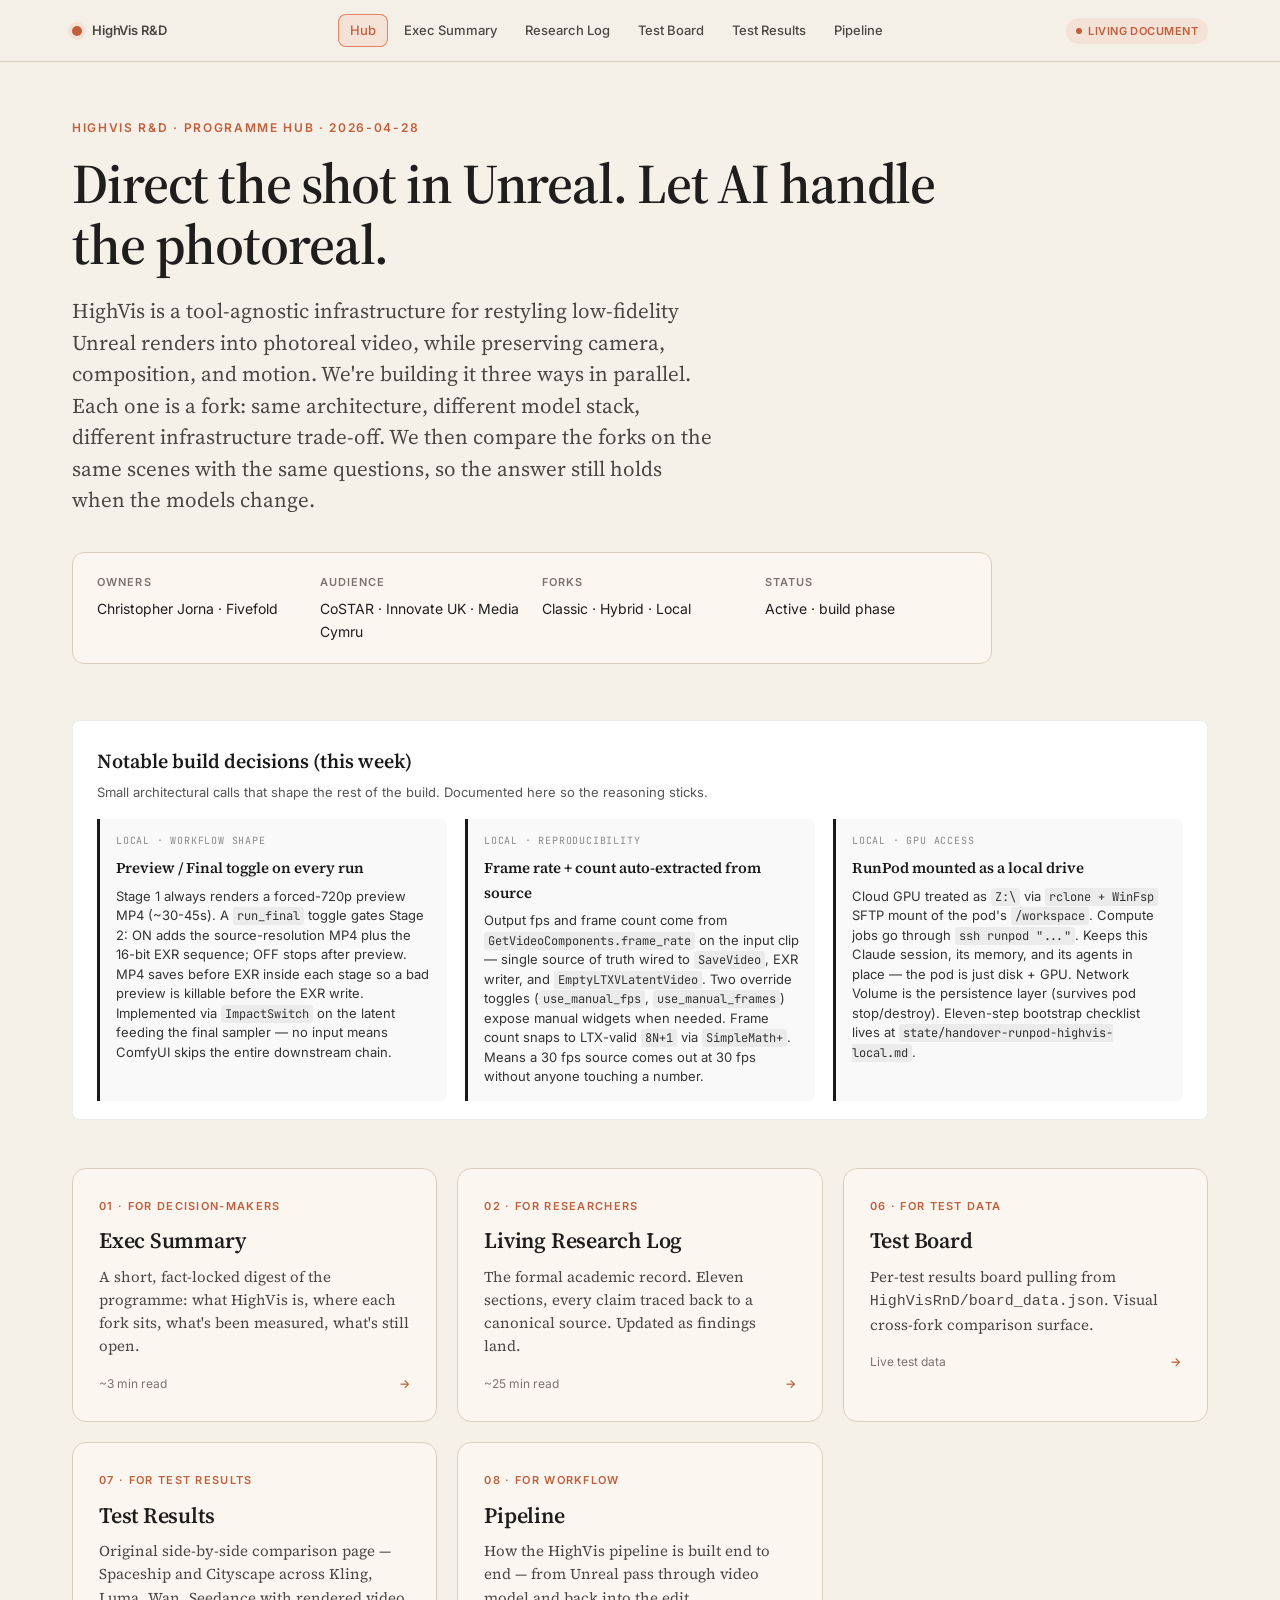
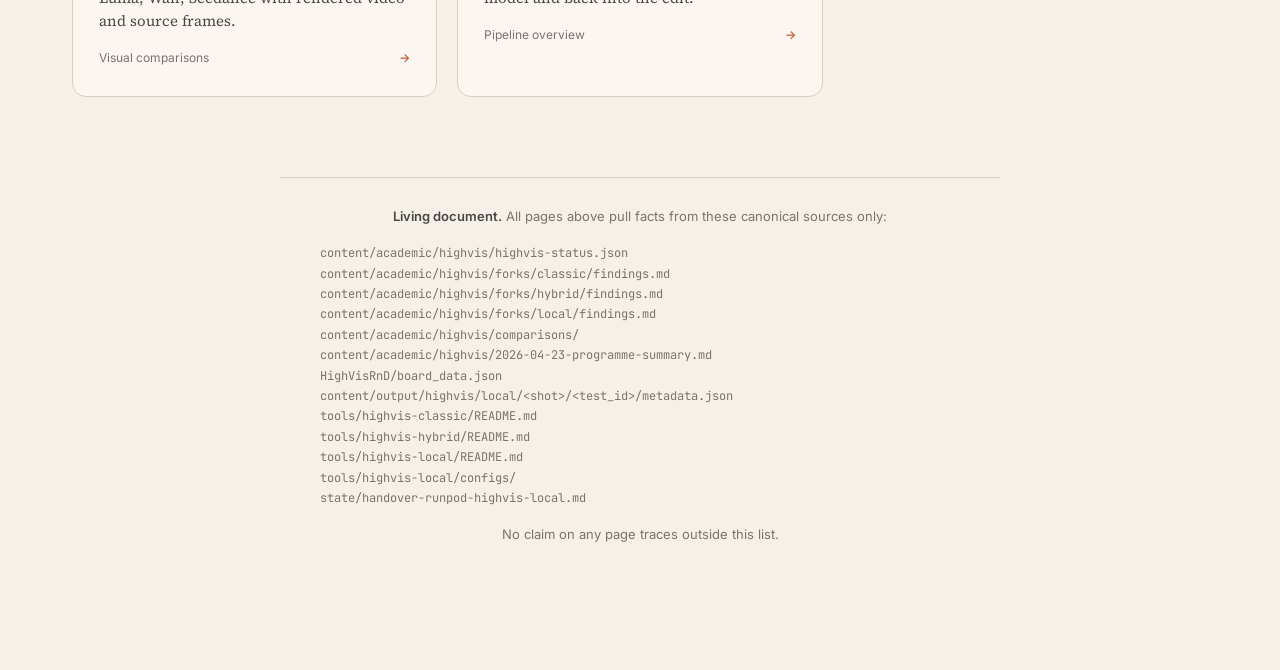
==== commit 4021a2e1: "Hub: restore comparisons page as Test Results tab, add Pipeline tab, remove cars SVG" ====
--- a/index.html
+++ b/index.html
@@ -39,150 +39,6 @@
         <div class="meta-item"><div class="meta-label">Forks</div><div class="meta-value">Classic · Hybrid · Local</div></div>
         <div class="meta-item"><div class="meta-label">Status</div><div class="meta-value">Active · build phase</div></div>
       </div>
-    </section>
-
-    <section class="forks-track" aria-label="Three forks, one race">
-      <div class="forks-track-header">
-        <div class="forks-track-title">Three teams. Same race. Different way of building the car.</div>
-        <div class="forks-track-sub">Same architecture in every fork. Each team trades different things to get to the finish line.</div>
-      </div>
-      <svg class="forks-track-svg" viewBox="0 0 900 320" role="img" aria-label="Three race teams">
-        <defs>
-          <linearGradient id="lane-bg" x1="0" x2="0" y1="0" y2="1">
-            <stop offset="0" stop-color="#1a1a1a" stop-opacity="0.04"/>
-            <stop offset="1" stop-color="#1a1a1a" stop-opacity="0.0"/>
-          </linearGradient>
-        </defs>
-        <!-- Lane backgrounds -->
-        <rect x="0" y="50" width="900" height="240" fill="url(#lane-bg)"/>
-        <line x1="300" y1="50" x2="300" y2="290" stroke="#1a1a1a" stroke-opacity="0.08" stroke-dasharray="4 6"/>
-        <line x1="600" y1="50" x2="600" y2="290" stroke="#1a1a1a" stroke-opacity="0.08" stroke-dasharray="4 6"/>
-
-        <!-- ===== CLASSIC (red) — closed pay-to-win pod, tinted canopy, $$$ livery ===== -->
-        <g transform="translate(150, 170)">
-          <!-- Speed lines behind, fast and expensive -->
-          <g opacity="0.35" stroke="#d23c3c" stroke-width="2" stroke-linecap="round">
-            <line x1="-105" y1="-8" x2="-78" y2="-8"/>
-            <line x1="-115" y1="2" x2="-85" y2="2"/>
-            <line x1="-105" y1="12" x2="-80" y2="12"/>
-          </g>
-          <!-- Sleek pod, low-slung supercar silhouette -->
-          <path d="M -78 4 L -60 -10 L -20 -22 L 38 -22 L 62 -8 L 78 4 L 70 14 L -72 14 Z" fill="#d23c3c"/>
-          <!-- TINTED canopy (dark = closed, secret, no driver visible) -->
-          <path d="M -18 -22 L 36 -22 L 50 -8 L -8 -8 Z" fill="#1a1a1a"/>
-          <!-- Reflective glint on canopy -->
-          <path d="M 0 -20 L 18 -20 L 24 -12 L 6 -12 Z" fill="#3a3a3a" opacity="0.7"/>
-          <!-- $ on body livery -->
-          <text x="-32" y="6" font-family="Inter,sans-serif" font-weight="700" font-size="13" fill="#fff7eb">$</text>
-          <text x="-18" y="6" font-family="Inter,sans-serif" font-weight="700" font-size="13" fill="#fff7eb">$</text>
-          <text x="-4" y="6" font-family="Inter,sans-serif" font-weight="700" font-size="13" fill="#fff7eb">$</text>
-          <!-- Wheels -->
-          <circle cx="-50" cy="16" r="11" fill="#1a1a1a"/>
-          <circle cx="-50" cy="16" r="4" fill="#888"/>
-          <circle cx="55" cy="16" r="11" fill="#1a1a1a"/>
-          <circle cx="55" cy="16" r="4" fill="#888"/>
-          <!-- Labels -->
-          <text x="0" y="58" text-anchor="middle" font-family="Inter,sans-serif" font-weight="700" font-size="16" fill="#d23c3c">CLASSIC</text>
-          <text x="0" y="78" text-anchor="middle" font-family="Inter,sans-serif" font-size="11" fill="#1a1a1a" opacity="0.75">Pay-to-win. Closed system.</text>
-          <text x="0" y="94" text-anchor="middle" font-family="Inter,sans-serif" font-size="11" fill="#1a1a1a" opacity="0.75">Cloud GPU. Best models money buys.</text>
-          <text x="0" y="110" text-anchor="middle" font-family="Inter,sans-serif" font-size="11" fill="#1a1a1a" opacity="0.75">~$1/shot.</text>
-        </g>
-
-        <!-- ===== HYBRID (yellow) — same closed pod, friend's pit-crew handing parts ===== -->
-        <g transform="translate(450, 170)">
-          <!-- Pit-crew pixel mechanics, two of them, on the left -->
-          <g transform="translate(-100, -2)" shape-rendering="crispEdges">
-            <!-- crew 1 -->
-            <rect x="-4" y="-22" width="8" height="6" fill="#f4f4f4"/>
-            <rect x="-5" y="-16" width="10" height="14" fill="#e0a814"/>
-            <rect x="-5" y="-2" width="4" height="8" fill="#1a1a1a"/>
-            <rect x="1" y="-2" width="4" height="8" fill="#1a1a1a"/>
-            <!-- arm extending -->
-            <rect x="5" y="-12" width="10" height="3" fill="#f4f4f4"/>
-          </g>
-          <g transform="translate(-82, 2)" shape-rendering="crispEdges">
-            <!-- crew 2 -->
-            <rect x="-4" y="-22" width="8" height="6" fill="#f4f4f4"/>
-            <rect x="-5" y="-16" width="10" height="14" fill="#e0a814"/>
-            <rect x="-5" y="-2" width="4" height="8" fill="#1a1a1a"/>
-            <rect x="1" y="-2" width="4" height="8" fill="#1a1a1a"/>
-          </g>
-          <!-- Same sleek pod, yellow livery, tinted canopy (same secret pod, just borrowed) -->
-          <path d="M -68 4 L -50 -10 L -10 -22 L 48 -22 L 72 -8 L 78 4 L 70 14 L -62 14 Z" fill="#e0a814"/>
-          <path d="M -8 -22 L 46 -22 L 60 -8 L 2 -8 Z" fill="#1a1a1a"/>
-          <path d="M 10 -20 L 28 -20 L 34 -12 L 16 -12 Z" fill="#3a3a3a" opacity="0.7"/>
-          <!-- friendly hand-off icon: a small wrench/box being passed in -->
-          <rect x="-58" y="-2" width="14" height="4" fill="#7a5e0c" rx="1"/>
-          <!-- Wheels -->
-          <circle cx="-40" cy="16" r="11" fill="#1a1a1a"/>
-          <circle cx="-40" cy="16" r="4" fill="#888"/>
-          <circle cx="58" cy="16" r="11" fill="#1a1a1a"/>
-          <circle cx="58" cy="16" r="4" fill="#888"/>
-          <text x="0" y="58" text-anchor="middle" font-family="Inter,sans-serif" font-weight="700" font-size="16" fill="#c08c0a">HYBRID</text>
-          <text x="0" y="78" text-anchor="middle" font-family="Inter,sans-serif" font-size="11" fill="#1a1a1a" opacity="0.75">Same closed pod, borrowed.</text>
-          <text x="0" y="94" text-anchor="middle" font-family="Inter,sans-serif" font-size="11" fill="#1a1a1a" opacity="0.75">Friend's pit crew handles auth,</text>
-          <text x="0" y="110" text-anchor="middle" font-family="Inter,sans-serif" font-size="11" fill="#1a1a1a" opacity="0.75">routing, billing.</text>
-        </g>
-
-        <!-- ===== LOCAL (green) — open chassis, hood up, engine visible, mechanics in the bay ===== -->
-        <g transform="translate(750, 170)">
-          <!-- Mechanic 1 (pixel art) leaning into engine bay -->
-          <g transform="translate(-78, -2)" shape-rendering="crispEdges">
-            <rect x="-4" y="-22" width="8" height="6" fill="#f4f4f4"/>
-            <rect x="-5" y="-16" width="10" height="14" fill="#2c8a4f"/>
-            <rect x="-5" y="-2" width="4" height="8" fill="#1a1a1a"/>
-            <rect x="1" y="-2" width="4" height="8" fill="#1a1a1a"/>
-            <!-- wrench in hand -->
-            <rect x="5" y="-12" width="2" height="8" fill="#888"/>
-            <rect x="3" y="-13" width="6" height="3" fill="#888"/>
-          </g>
-          <!-- Mechanic 2 perched on the front, head down in engine -->
-          <g transform="translate(-30, -16)" shape-rendering="crispEdges">
-            <rect x="-3" y="0" width="7" height="5" fill="#f4f4f4"/>
-            <rect x="-4" y="5" width="9" height="11" fill="#2c8a4f"/>
-          </g>
-          <!-- Open hood propped up over the front -->
-          <line x1="-50" y1="-4" x2="-32" y2="-30" stroke="#2c8a4f" stroke-width="3" stroke-linecap="round"/>
-          <line x1="-12" y1="-4" x2="-32" y2="-30" stroke="#2c8a4f" stroke-width="3" stroke-linecap="round"/>
-          <path d="M -52 -32 L -12 -32 L -8 -28 L -56 -28 Z" fill="#2c8a4f" opacity="0.85"/>
-          <!-- Rear cabin (closed body half) -->
-          <path d="M -10 -8 L 0 -22 L 50 -22 L 65 -8 L 78 4 L 70 14 L 0 14 L -10 4 Z" fill="#2c8a4f"/>
-          <!-- Visible bolts on rear cabin -->
-          <circle cx="20" cy="-2" r="1.5" fill="#1c5a35"/>
-          <circle cx="40" cy="-2" r="1.5" fill="#1c5a35"/>
-          <circle cx="60" cy="2" r="1.5" fill="#1c5a35"/>
-          <!-- Cabin window (clear, you can see in) -->
-          <path d="M 4 -20 L 46 -20 L 56 -10 L 0 -10 Z" fill="#a8d8b8" opacity="0.6"/>
-          <!-- Open engine bay frame (no body panel — chassis only) -->
-          <line x1="-50" y1="-4" x2="-50" y2="14" stroke="#2c8a4f" stroke-width="2"/>
-          <line x1="-50" y1="14" x2="-10" y2="14" stroke="#2c8a4f" stroke-width="2"/>
-          <line x1="-50" y1="-4" x2="-10" y2="-4" stroke="#2c8a4f" stroke-width="2"/>
-          <!-- Engine block visible in the bay -->
-          <rect x="-46" y="0" width="32" height="12" fill="#1c5a35"/>
-          <!-- Pistons / cylinders sticking up -->
-          <rect x="-42" y="-8" width="5" height="8" fill="#888"/>
-          <rect x="-34" y="-10" width="5" height="10" fill="#888"/>
-          <rect x="-26" y="-8" width="5" height="8" fill="#888"/>
-          <rect x="-18" y="-10" width="5" height="10" fill="#888"/>
-          <!-- Spark wires -->
-          <path d="M -40 -8 Q -36 -14 -30 -10" fill="none" stroke="#d23c3c" stroke-width="1"/>
-          <path d="M -32 -10 Q -28 -16 -22 -10" fill="none" stroke="#d23c3c" stroke-width="1"/>
-          <!-- Wheels -->
-          <circle cx="-38" cy="16" r="11" fill="#1a1a1a"/>
-          <circle cx="-38" cy="16" r="4" fill="#888"/>
-          <circle cx="58" cy="16" r="11" fill="#1a1a1a"/>
-          <circle cx="58" cy="16" r="4" fill="#888"/>
-          <text x="0" y="58" text-anchor="middle" font-family="Inter,sans-serif" font-weight="700" font-size="16" fill="#2c8a4f">LOCAL</text>
-          <text x="0" y="78" text-anchor="middle" font-family="Inter,sans-serif" font-size="11" fill="#1a1a1a" opacity="0.75">Open build. Hood up, engine</text>
-          <text x="0" y="94" text-anchor="middle" font-family="Inter,sans-serif" font-size="11" fill="#1a1a1a" opacity="0.75">visible. Mechanics in the bay.</text>
-          <text x="0" y="110" text-anchor="middle" font-family="Inter,sans-serif" font-size="11" fill="#1a1a1a" opacity="0.75">Owned compute. $0/shot.</text>
-        </g>
-
-        <!-- Finish line marker -->
-        <g transform="translate(870, 70)">
-          <text x="0" y="0" font-family="Inter,sans-serif" font-size="9" fill="#1a1a1a" opacity="0.55" text-anchor="end">SAME RACE</text>
-        </g>
-      </svg>
     </section>
 
     <section class="decisions" aria-label="Notable build decisions">
@@ -251,6 +107,20 @@
         <div class="card-body">Per-test results board pulling from <code>HighVisRnD/board_data.json</code>. Visual cross-fork comparison surface.</div>
         <div class="card-meta">Live test data<span class="arrow">→</span></div>
       </a>
+
+      <a class="hub-card" href="comparisons.html">
+        <div class="card-eyebrow">07 · For test results</div>
+        <div class="card-title">Test Results</div>
+        <div class="card-body">Original side-by-side comparison page — Spaceship and Cityscape across Kling, Luma, Wan, Seedance with rendered video and source frames.</div>
+        <div class="card-meta">Visual comparisons<span class="arrow">→</span></div>
+      </a>
+
+      <a class="hub-card" href="pipeline.html">
+        <div class="card-eyebrow">08 · For workflow</div>
+        <div class="card-title">Pipeline</div>
+        <div class="card-body">How the HighVis pipeline is built end to end — from Unreal pass through video model and back into the edit.</div>
+        <div class="card-meta">Pipeline overview<span class="arrow">→</span></div>
+      </a>
     </section>
 
     <div class="colophon">
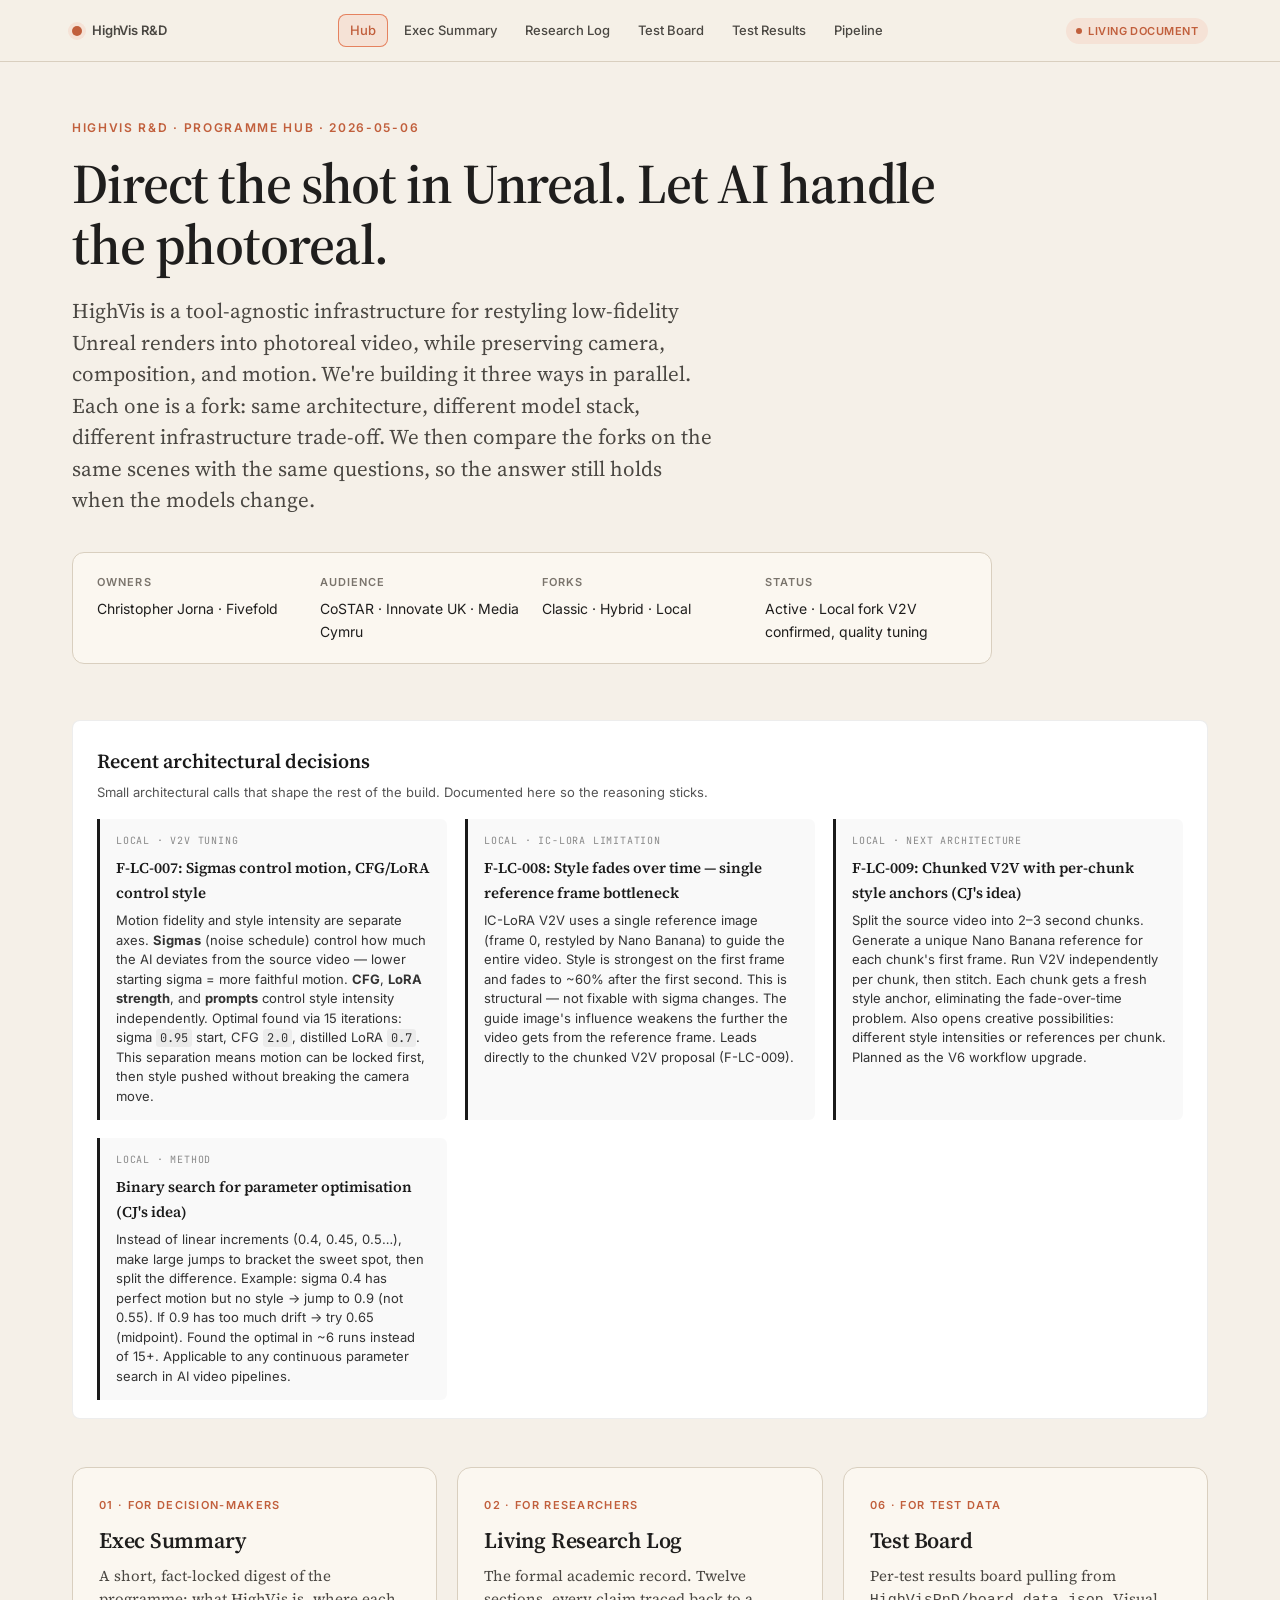
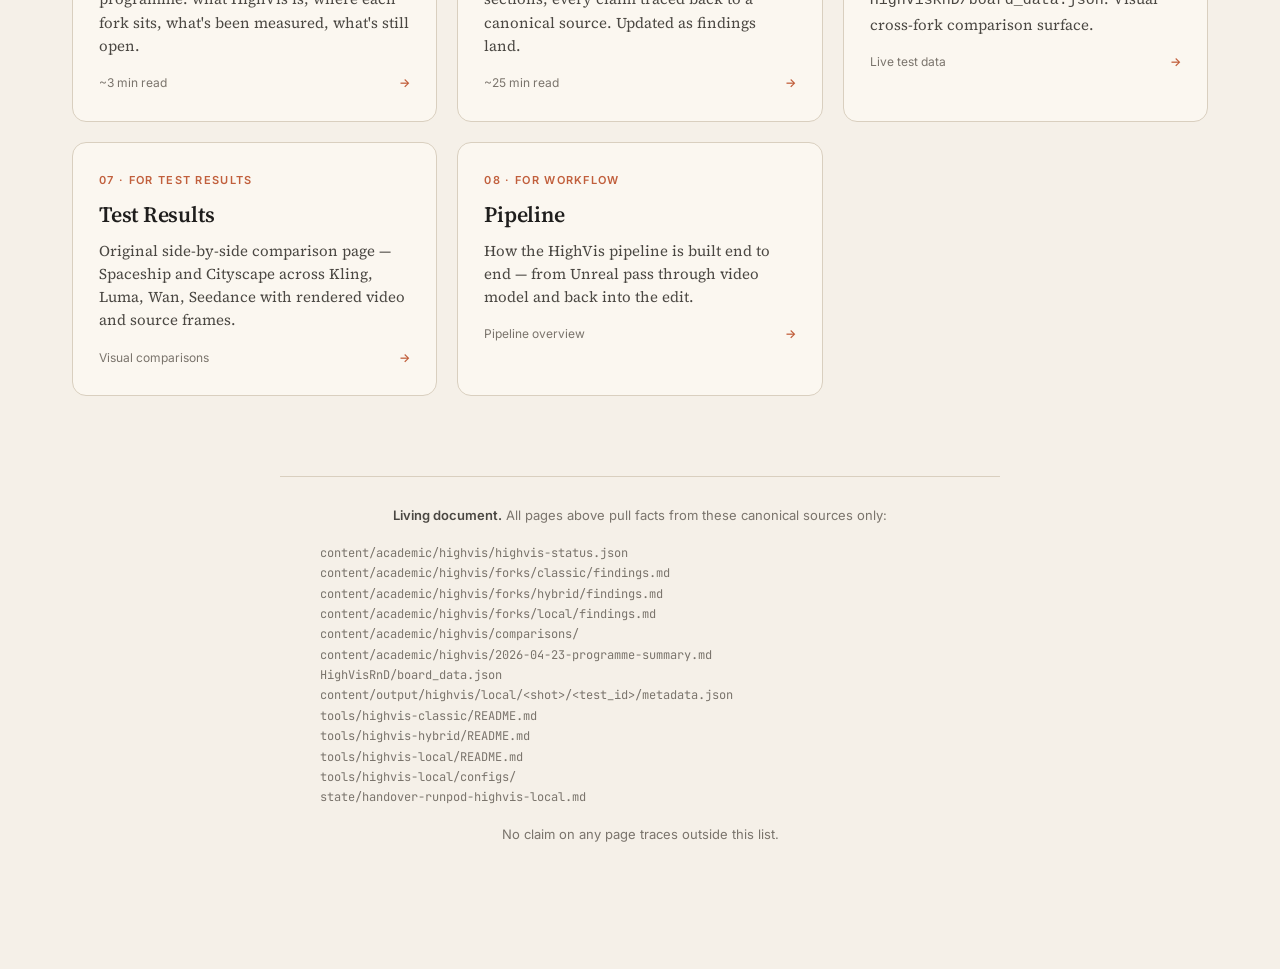
==== commit de968203: "Website: add V2V iteration findings (F-LC-007/008/009) - F-LC-007: sigma controls motion, CFG/LoRA c" ====
--- a/index.html
+++ b/index.html
@@ -9,11 +9,6 @@
 <link href="https://fonts.googleapis.com/css2?family=Source+Serif+4:opsz,wght@8..60,400;8..60,500;8..60,600;8..60,700&family=Inter:wght@400;500;600&family=JetBrains+Mono:wght@400;500&display=swap" rel="stylesheet">
 <link rel="stylesheet" href="highvis-shared.css">
 <style>
-  .forks-track { margin: 32px 0 40px; padding: 28px 24px 24px; border: 1px solid rgba(26,26,26,0.08); border-radius: 8px; background: #fff; }
-  .forks-track-header { margin-bottom: 12px; }
-  .forks-track-title { font-family: 'Source Serif 4', serif; font-size: 22px; font-weight: 600; color: #1a1a1a; }
-  .forks-track-sub { font-family: 'Inter', sans-serif; font-size: 13px; color: #555; margin-top: 4px; }
-  .forks-track-svg { display: block; width: 100%; height: auto; max-width: 900px; margin: 8px auto 0; }
   .decisions { margin: 8px 0 40px; padding: 24px 24px 18px; border: 1px solid rgba(26,26,26,0.08); border-radius: 8px; background: #fff; }
   .decisions-title { font-family: 'Source Serif 4', serif; font-size: 20px; font-weight: 600; color: #1a1a1a; margin-bottom: 4px; }
   .decisions-sub { font-family: 'Inter', sans-serif; font-size: 13px; color: #555; margin-bottom: 16px; }
@@ -30,35 +25,40 @@
 <div class="layout layout--single">
   <main>
     <section class="hero hero--wide">
-      <div class="eyebrow">HighVis R&amp;D · Programme Hub · 2026-04-28</div>
+      <div class="eyebrow">HighVis R&amp;D · Programme Hub · 2026-05-06</div>
       <h1 class="title">Direct the shot in Unreal. Let AI handle the photoreal.</h1>
       <p class="subtitle">HighVis is a tool-agnostic infrastructure for restyling low-fidelity Unreal renders into photoreal video, while preserving camera, composition, and motion. We're building it three ways in parallel. Each one is a fork: same architecture, different model stack, different infrastructure trade-off. We then compare the forks on the same scenes with the same questions, so the answer still holds when the models change.</p>
       <div class="meta-grid">
         <div class="meta-item"><div class="meta-label">Owners</div><div class="meta-value">Christopher Jorna · Fivefold</div></div>
         <div class="meta-item"><div class="meta-label">Audience</div><div class="meta-value">CoSTAR · Innovate UK · Media Cymru</div></div>
         <div class="meta-item"><div class="meta-label">Forks</div><div class="meta-value">Classic · Hybrid · Local</div></div>
-        <div class="meta-item"><div class="meta-label">Status</div><div class="meta-value">Active · build phase</div></div>
+        <div class="meta-item"><div class="meta-label">Status</div><div class="meta-value">Active · Local fork V2V confirmed, quality tuning</div></div>
       </div>
     </section>
 
     <section class="decisions" aria-label="Notable build decisions">
-      <div class="decisions-title">Notable build decisions (this week)</div>
+      <div class="decisions-title">Recent architectural decisions</div>
       <div class="decisions-sub">Small architectural calls that shape the rest of the build. Documented here so the reasoning sticks.</div>
       <div class="decisions-grid">
         <div class="decision">
-          <div class="decision-tag">Local · workflow shape</div>
-          <div class="decision-head">Preview / Final toggle on every run</div>
-          <div class="decision-body">Stage 1 always renders a forced-720p preview MP4 (~30-45s). A <code>run_final</code> toggle gates Stage 2: ON adds the source-resolution MP4 plus the 16-bit EXR sequence; OFF stops after preview. MP4 saves before EXR inside each stage so a bad preview is killable before the EXR write. Implemented via <code>ImpactSwitch</code> on the latent feeding the final sampler — no input means ComfyUI skips the entire downstream chain.</div>
+          <div class="decision-tag">Local · V2V tuning</div>
+          <div class="decision-head">F-LC-007: Sigmas control motion, CFG/LoRA control style</div>
+          <div class="decision-body">Motion fidelity and style intensity are separate axes. <strong>Sigmas</strong> (noise schedule) control how much the AI deviates from the source video — lower starting sigma = more faithful motion. <strong>CFG</strong>, <strong>LoRA strength</strong>, and <strong>prompts</strong> control style intensity independently. Optimal found via 15 iterations: sigma <code>0.95</code> start, CFG <code>2.0</code>, distilled LoRA <code>0.7</code>. This separation means motion can be locked first, then style pushed without breaking the camera move.</div>
         </div>
         <div class="decision">
-          <div class="decision-tag">Local · reproducibility</div>
-          <div class="decision-head">Frame rate + count auto-extracted from source</div>
-          <div class="decision-body">Output fps and frame count come from <code>GetVideoComponents.frame_rate</code> on the input clip — single source of truth wired to <code>SaveVideo</code>, EXR writer, and <code>EmptyLTXVLatentVideo</code>. Two override toggles (<code>use_manual_fps</code>, <code>use_manual_frames</code>) expose manual widgets when needed. Frame count snaps to LTX-valid <code>8N+1</code> via <code>SimpleMath+</code>. Means a 30 fps source comes out at 30 fps without anyone touching a number.</div>
+          <div class="decision-tag">Local · IC-LoRA limitation</div>
+          <div class="decision-head">F-LC-008: Style fades over time — single reference frame bottleneck</div>
+          <div class="decision-body">IC-LoRA V2V uses a single reference image (frame 0, restyled by Nano Banana) to guide the entire video. Style is strongest on the first frame and fades to ~60% after the first second. This is structural — not fixable with sigma changes. The guide image's influence weakens the further the video gets from the reference frame. Leads directly to the chunked V2V proposal (F-LC-009).</div>
         </div>
         <div class="decision">
-          <div class="decision-tag">Local · GPU access</div>
-          <div class="decision-head">RunPod mounted as a local drive</div>
-          <div class="decision-body">Cloud GPU treated as <code>Z:\</code> via <code>rclone + WinFsp</code> SFTP mount of the pod's <code>/workspace</code>. Compute jobs go through <code>ssh runpod "..."</code>. Keeps this Claude session, its memory, and its agents in place — the pod is just disk + GPU. Network Volume is the persistence layer (survives pod stop/destroy). Eleven-step bootstrap checklist lives at <code>state/handover-runpod-highvis-local.md</code>.</div>
+          <div class="decision-tag">Local · next architecture</div>
+          <div class="decision-head">F-LC-009: Chunked V2V with per-chunk style anchors (CJ's idea)</div>
+          <div class="decision-body">Split the source video into 2–3 second chunks. Generate a unique Nano Banana reference for each chunk's first frame. Run V2V independently per chunk, then stitch. Each chunk gets a fresh style anchor, eliminating the fade-over-time problem. Also opens creative possibilities: different style intensities or references per chunk. Planned as the V6 workflow upgrade.</div>
+        </div>
+        <div class="decision">
+          <div class="decision-tag">Local · method</div>
+          <div class="decision-head">Binary search for parameter optimisation (CJ's idea)</div>
+          <div class="decision-body">Instead of linear increments (0.4, 0.45, 0.5…), make large jumps to bracket the sweet spot, then split the difference. Example: sigma 0.4 has perfect motion but no style → jump to 0.9 (not 0.55). If 0.9 has too much drift → try 0.65 (midpoint). Found the optimal in ~6 runs instead of 15+. Applicable to any continuous parameter search in AI video pipelines.</div>
         </div>
       </div>
     </section>
@@ -74,7 +74,7 @@
       <a class="hub-card" href="research-log.html">
         <div class="card-eyebrow">02 · For researchers</div>
         <div class="card-title">Living Research Log</div>
-        <div class="card-body">The formal academic record. Eleven sections, every claim traced back to a canonical source. Updated as findings land.</div>
+        <div class="card-body">The formal academic record. Twelve sections, every claim traced back to a canonical source. Updated as findings land.</div>
         <div class="card-meta">~25 min read<span class="arrow">→</span></div>
       </a>
 
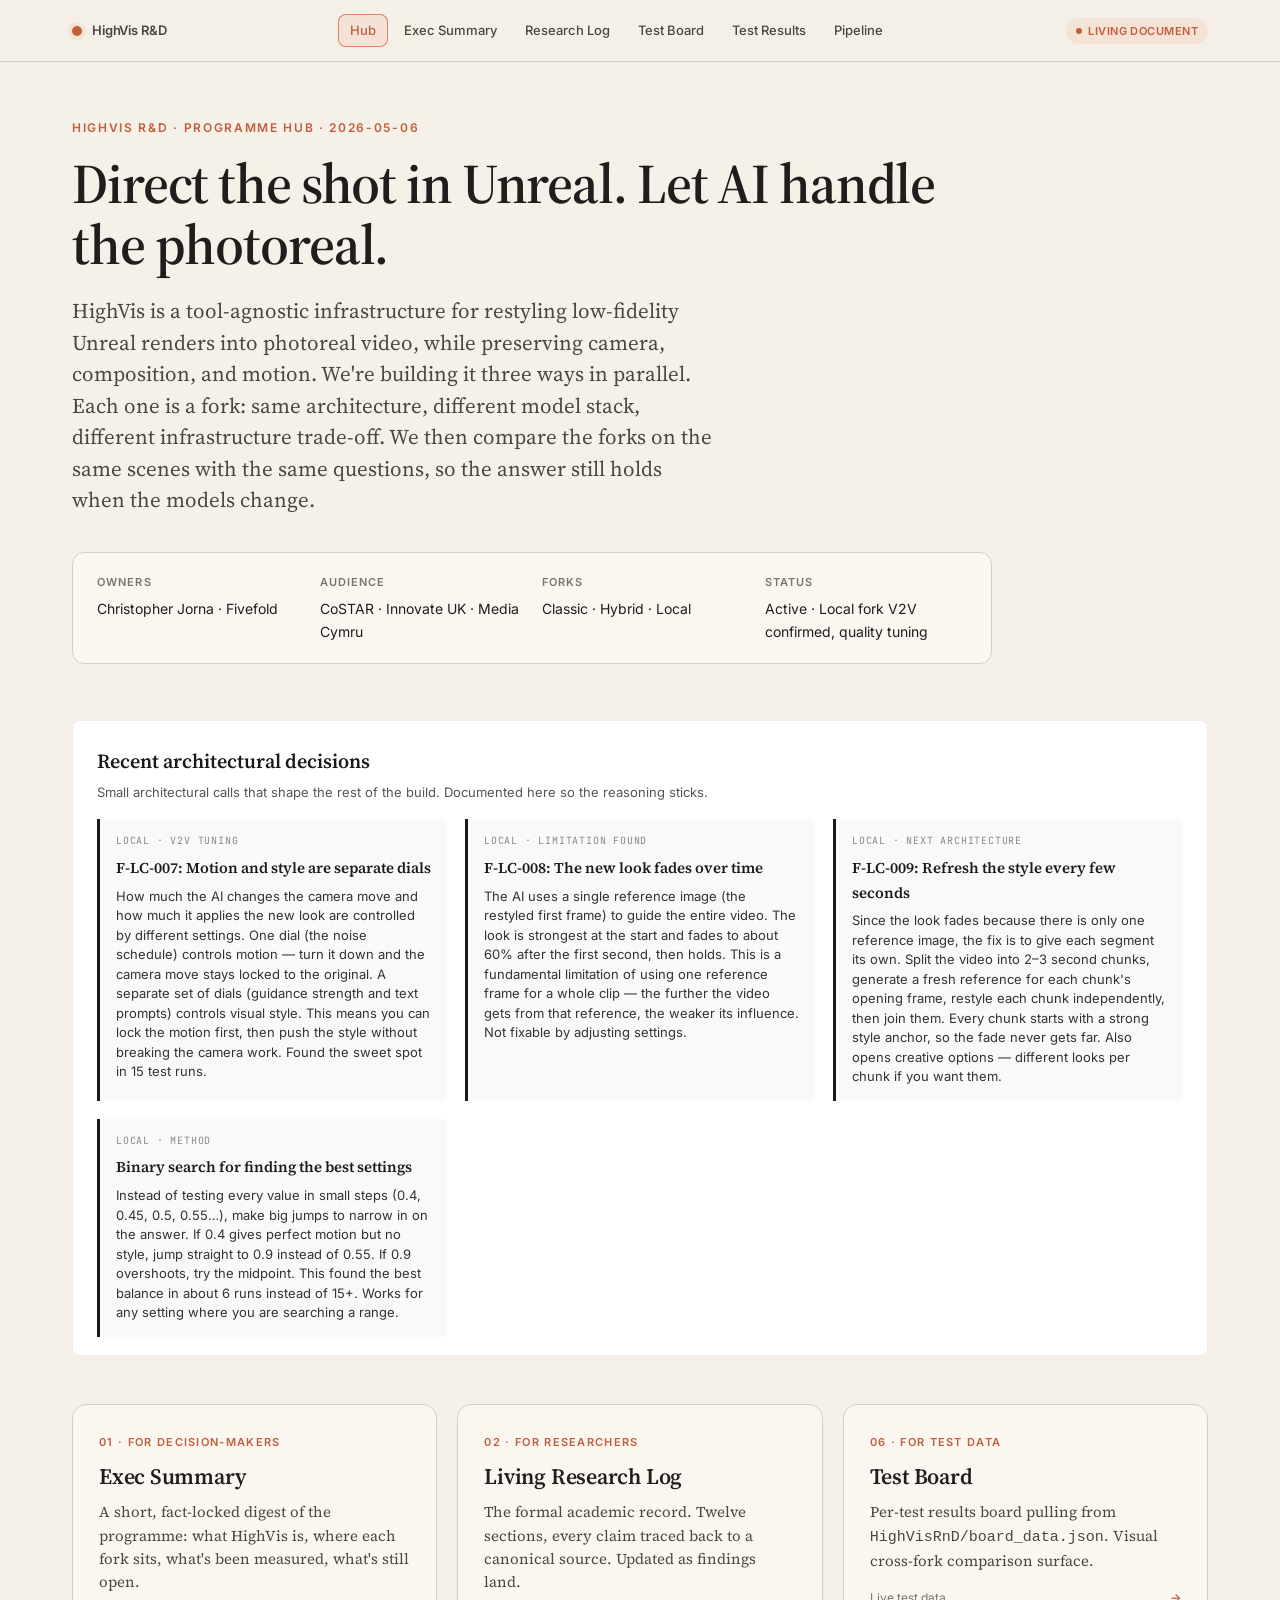
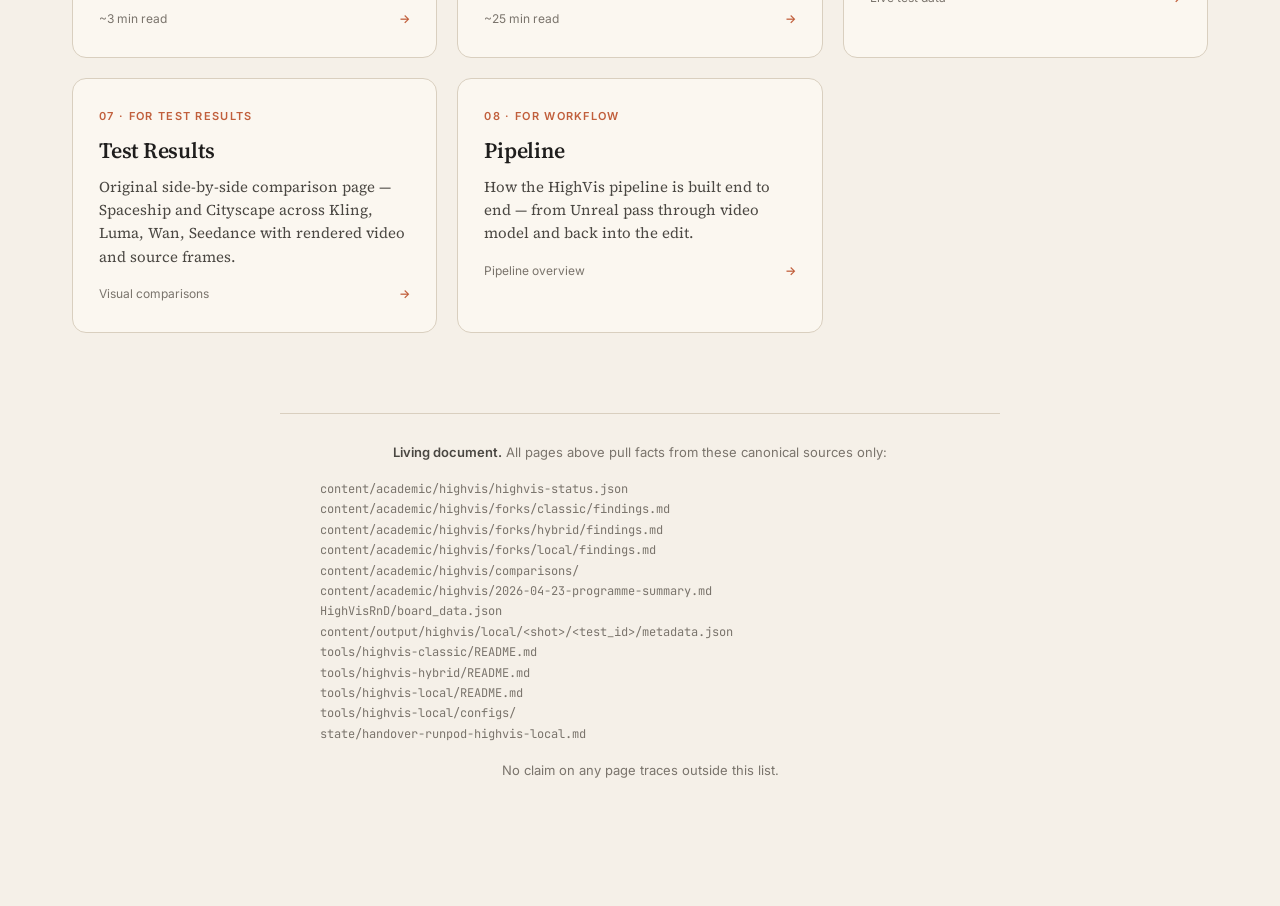
==== commit 817ae23e: "Website: simplify architectural decision cards for general audience Remove technical jargon (sigmas," ====
--- a/index.html
+++ b/index.html
@@ -42,23 +42,23 @@
       <div class="decisions-grid">
         <div class="decision">
           <div class="decision-tag">Local · V2V tuning</div>
-          <div class="decision-head">F-LC-007: Sigmas control motion, CFG/LoRA control style</div>
-          <div class="decision-body">Motion fidelity and style intensity are separate axes. <strong>Sigmas</strong> (noise schedule) control how much the AI deviates from the source video — lower starting sigma = more faithful motion. <strong>CFG</strong>, <strong>LoRA strength</strong>, and <strong>prompts</strong> control style intensity independently. Optimal found via 15 iterations: sigma <code>0.95</code> start, CFG <code>2.0</code>, distilled LoRA <code>0.7</code>. This separation means motion can be locked first, then style pushed without breaking the camera move.</div>
+          <div class="decision-head">F-LC-007: Motion and style are separate dials</div>
+          <div class="decision-body">How much the AI changes the camera move and how much it applies the new look are controlled by different settings. One dial (the noise schedule) controls motion — turn it down and the camera move stays locked to the original. A separate set of dials (guidance strength and text prompts) controls visual style. This means you can lock the motion first, then push the style without breaking the camera work. Found the sweet spot in 15 test runs.</div>
         </div>
         <div class="decision">
-          <div class="decision-tag">Local · IC-LoRA limitation</div>
-          <div class="decision-head">F-LC-008: Style fades over time — single reference frame bottleneck</div>
-          <div class="decision-body">IC-LoRA V2V uses a single reference image (frame 0, restyled by Nano Banana) to guide the entire video. Style is strongest on the first frame and fades to ~60% after the first second. This is structural — not fixable with sigma changes. The guide image's influence weakens the further the video gets from the reference frame. Leads directly to the chunked V2V proposal (F-LC-009).</div>
+          <div class="decision-tag">Local · limitation found</div>
+          <div class="decision-head">F-LC-008: The new look fades over time</div>
+          <div class="decision-body">The AI uses a single reference image (the restyled first frame) to guide the entire video. The look is strongest at the start and fades to about 60% after the first second, then holds. This is a fundamental limitation of using one reference frame for a whole clip — the further the video gets from that reference, the weaker its influence. Not fixable by adjusting settings.</div>
         </div>
         <div class="decision">
           <div class="decision-tag">Local · next architecture</div>
-          <div class="decision-head">F-LC-009: Chunked V2V with per-chunk style anchors (CJ's idea)</div>
-          <div class="decision-body">Split the source video into 2–3 second chunks. Generate a unique Nano Banana reference for each chunk's first frame. Run V2V independently per chunk, then stitch. Each chunk gets a fresh style anchor, eliminating the fade-over-time problem. Also opens creative possibilities: different style intensities or references per chunk. Planned as the V6 workflow upgrade.</div>
+          <div class="decision-head">F-LC-009: Refresh the style every few seconds</div>
+          <div class="decision-body">Since the look fades because there is only one reference image, the fix is to give each segment its own. Split the video into 2–3 second chunks, generate a fresh reference for each chunk's opening frame, restyle each chunk independently, then join them. Every chunk starts with a strong style anchor, so the fade never gets far. Also opens creative options — different looks per chunk if you want them.</div>
         </div>
         <div class="decision">
           <div class="decision-tag">Local · method</div>
-          <div class="decision-head">Binary search for parameter optimisation (CJ's idea)</div>
-          <div class="decision-body">Instead of linear increments (0.4, 0.45, 0.5…), make large jumps to bracket the sweet spot, then split the difference. Example: sigma 0.4 has perfect motion but no style → jump to 0.9 (not 0.55). If 0.9 has too much drift → try 0.65 (midpoint). Found the optimal in ~6 runs instead of 15+. Applicable to any continuous parameter search in AI video pipelines.</div>
+          <div class="decision-head">Binary search for finding the best settings</div>
+          <div class="decision-body">Instead of testing every value in small steps (0.4, 0.45, 0.5, 0.55…), make big jumps to narrow in on the answer. If 0.4 gives perfect motion but no style, jump straight to 0.9 instead of 0.55. If 0.9 overshoots, try the midpoint. This found the best balance in about 6 runs instead of 15+. Works for any setting where you are searching a range.</div>
         </div>
       </div>
     </section>
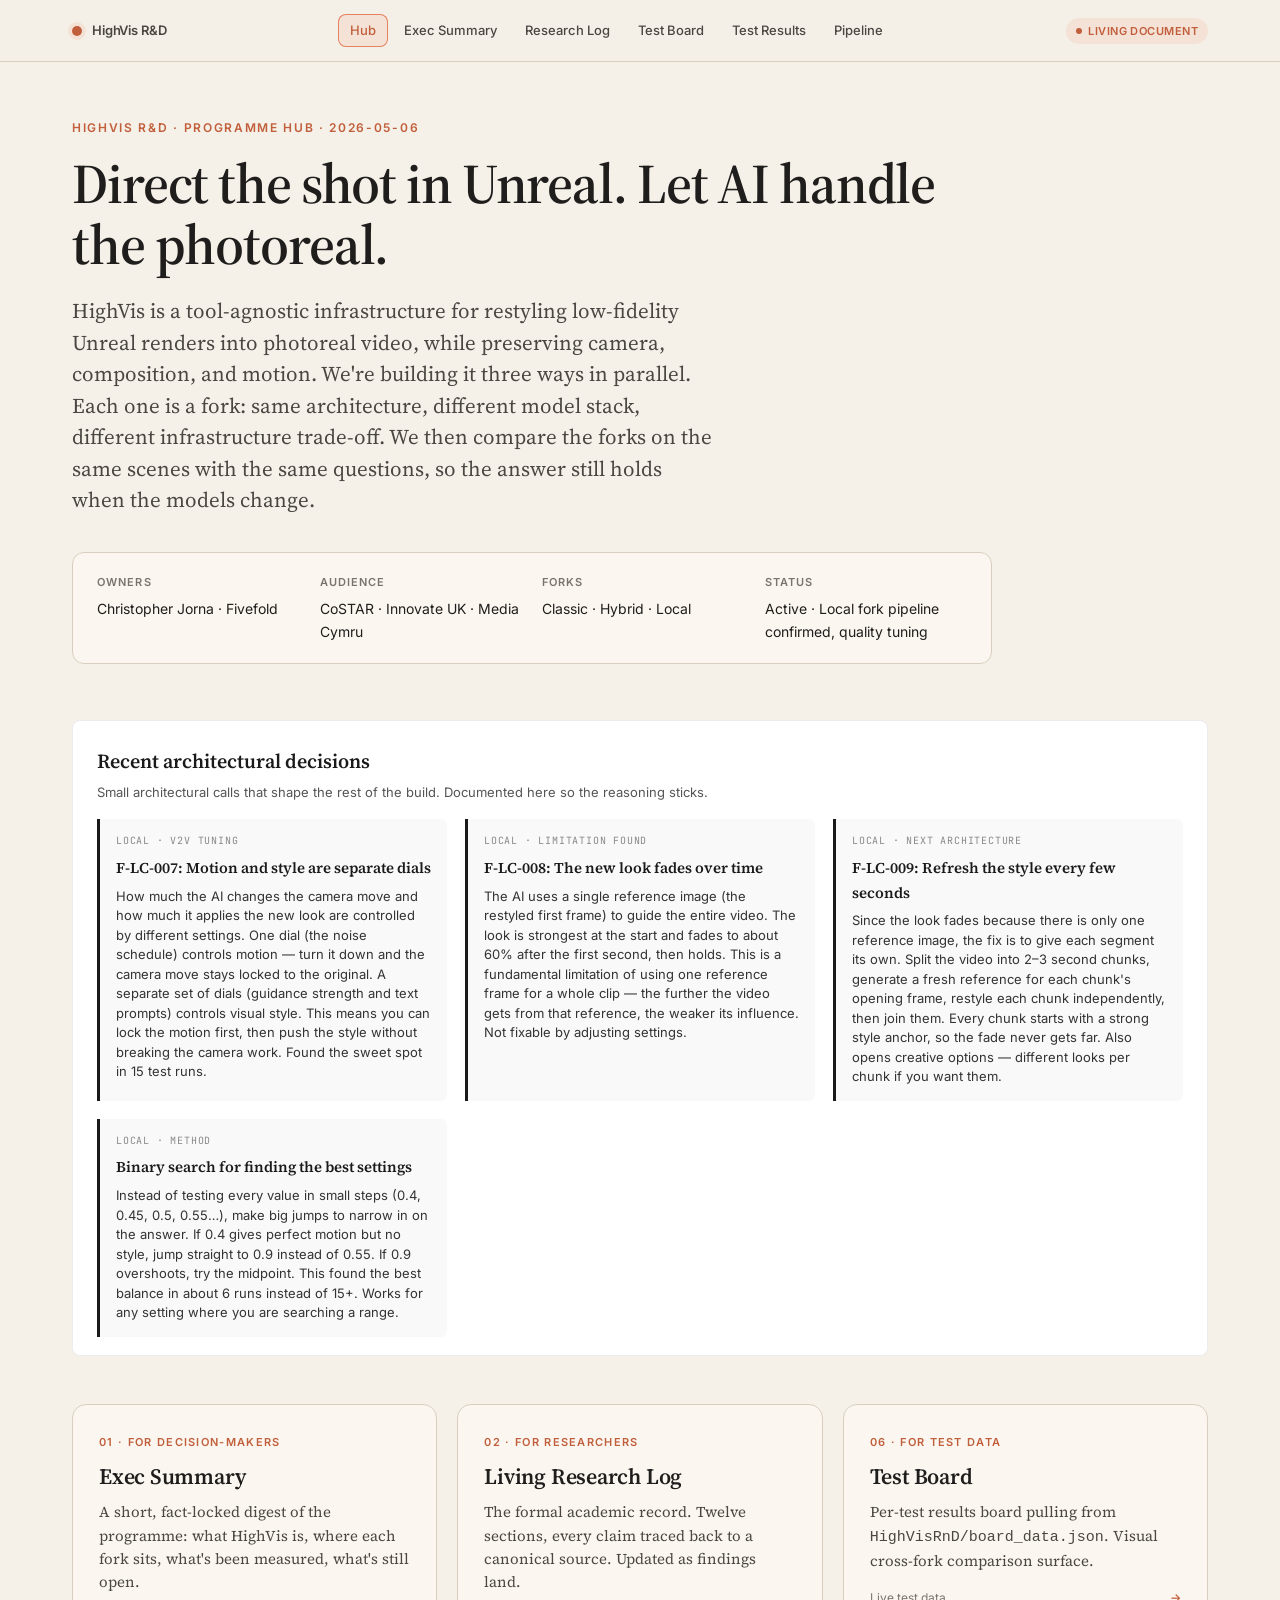
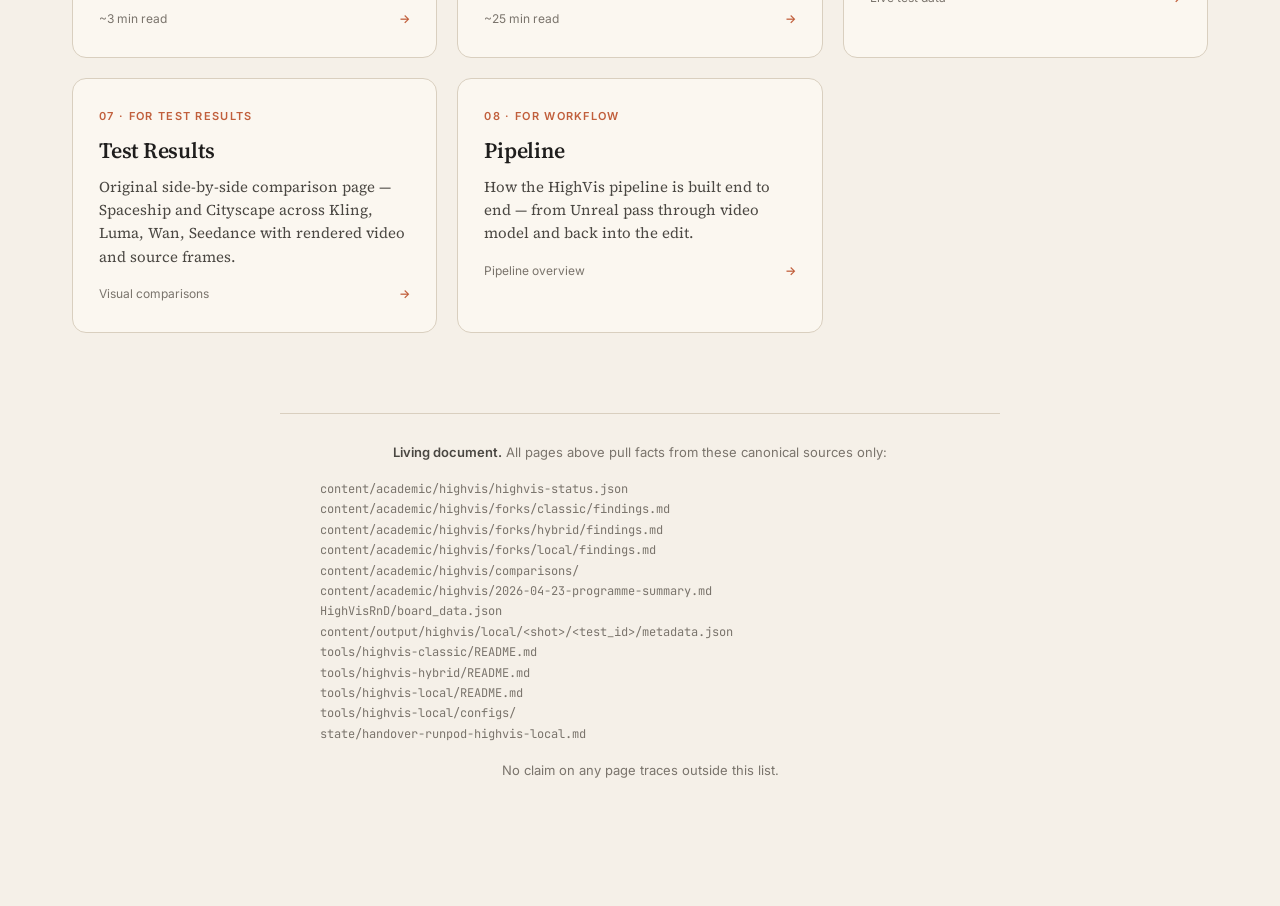
==== commit 9e206566: "Website: fix language — V2V was always the plan, fix RunPod cost - Remove 'V2V' framing as if it was" ====
--- a/index.html
+++ b/index.html
@@ -32,7 +32,7 @@
         <div class="meta-item"><div class="meta-label">Owners</div><div class="meta-value">Christopher Jorna · Fivefold</div></div>
         <div class="meta-item"><div class="meta-label">Audience</div><div class="meta-value">CoSTAR · Innovate UK · Media Cymru</div></div>
         <div class="meta-item"><div class="meta-label">Forks</div><div class="meta-value">Classic · Hybrid · Local</div></div>
-        <div class="meta-item"><div class="meta-label">Status</div><div class="meta-value">Active · Local fork V2V confirmed, quality tuning</div></div>
+        <div class="meta-item"><div class="meta-label">Status</div><div class="meta-value">Active · Local fork pipeline confirmed, quality tuning</div></div>
       </div>
     </section>
 
